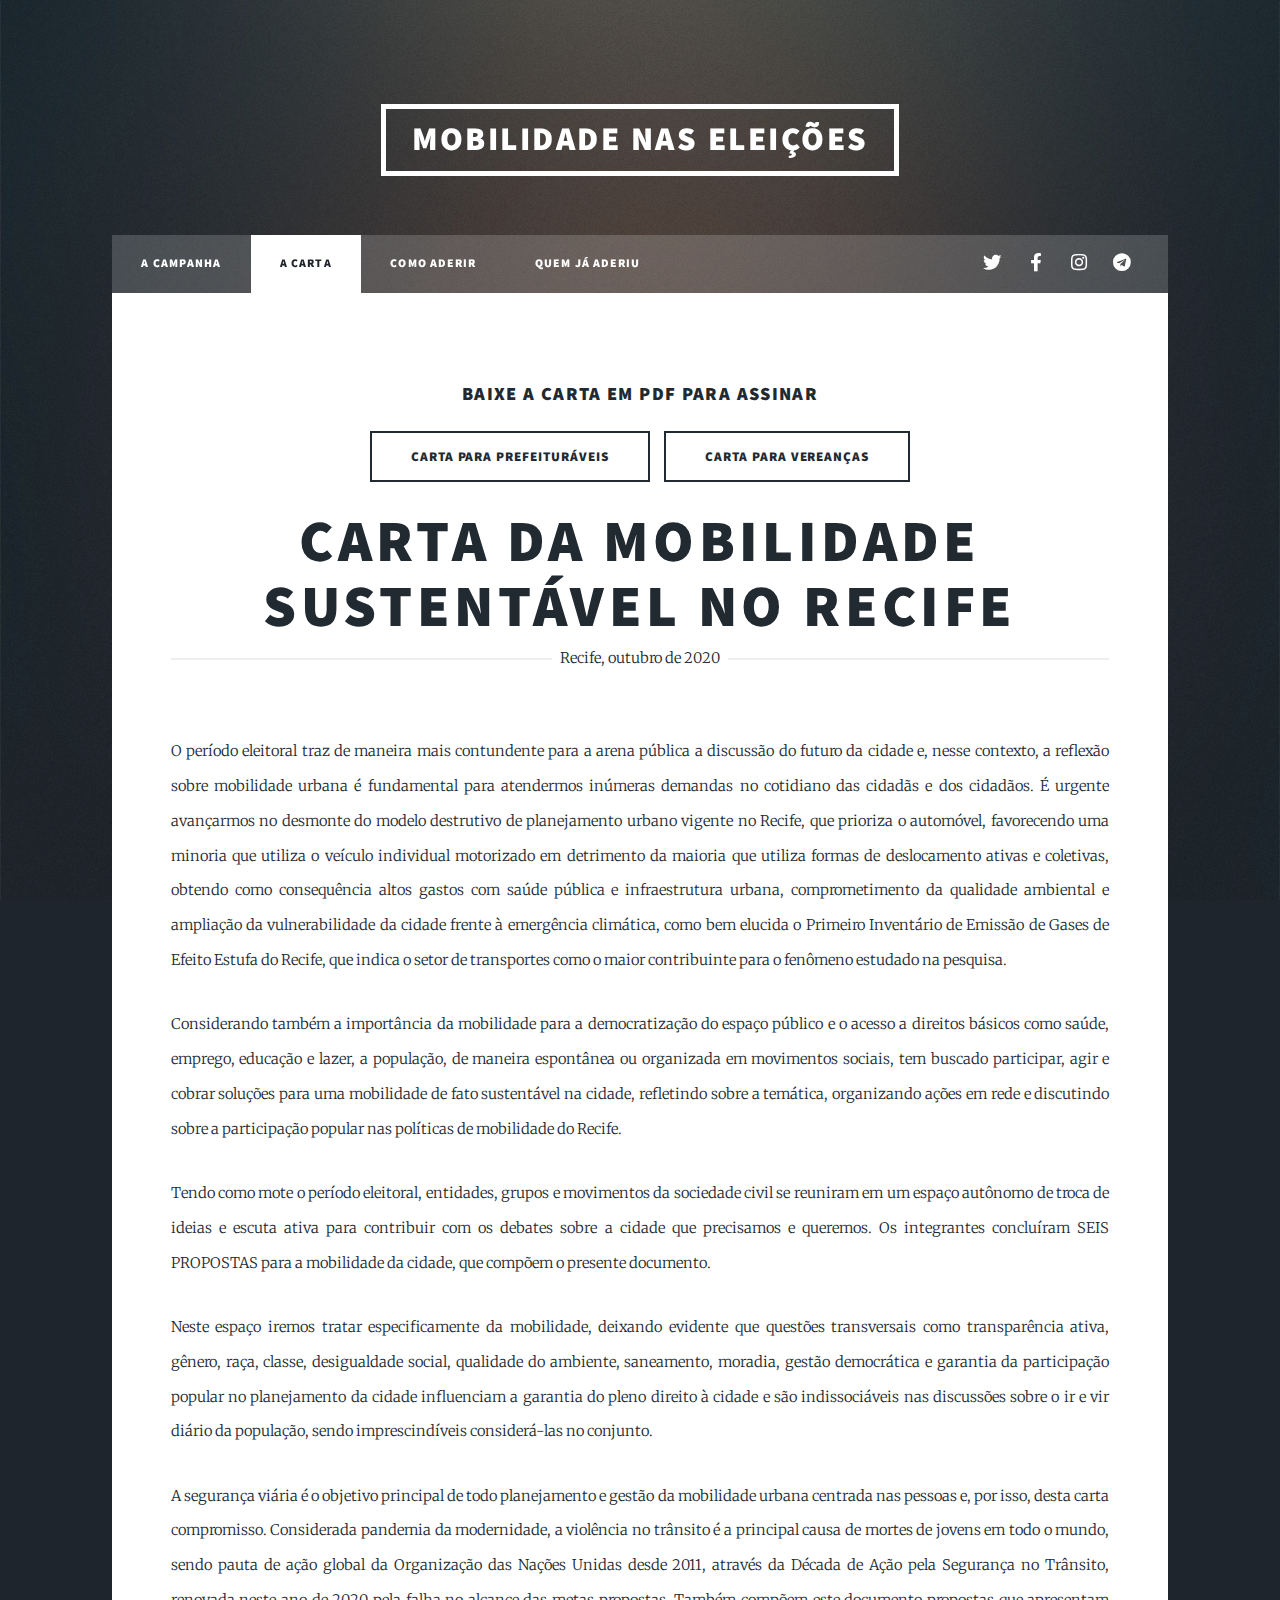
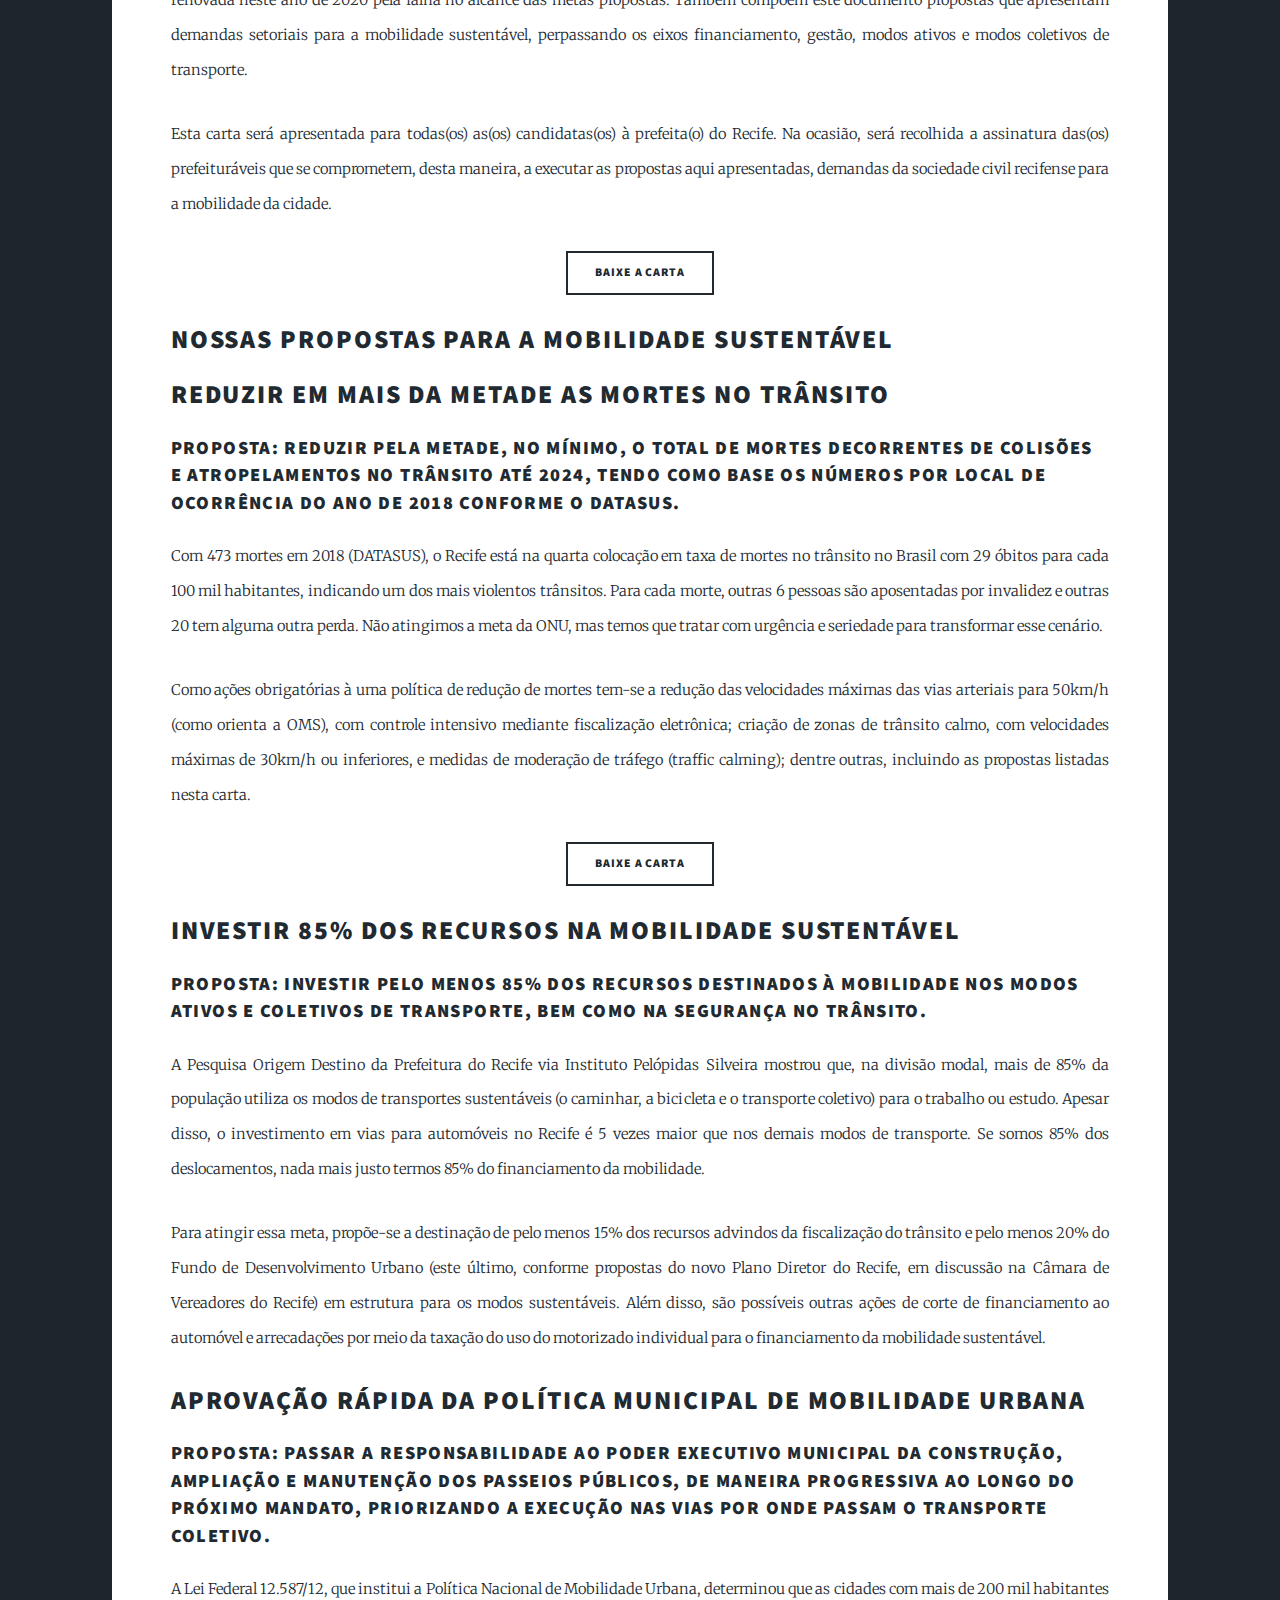
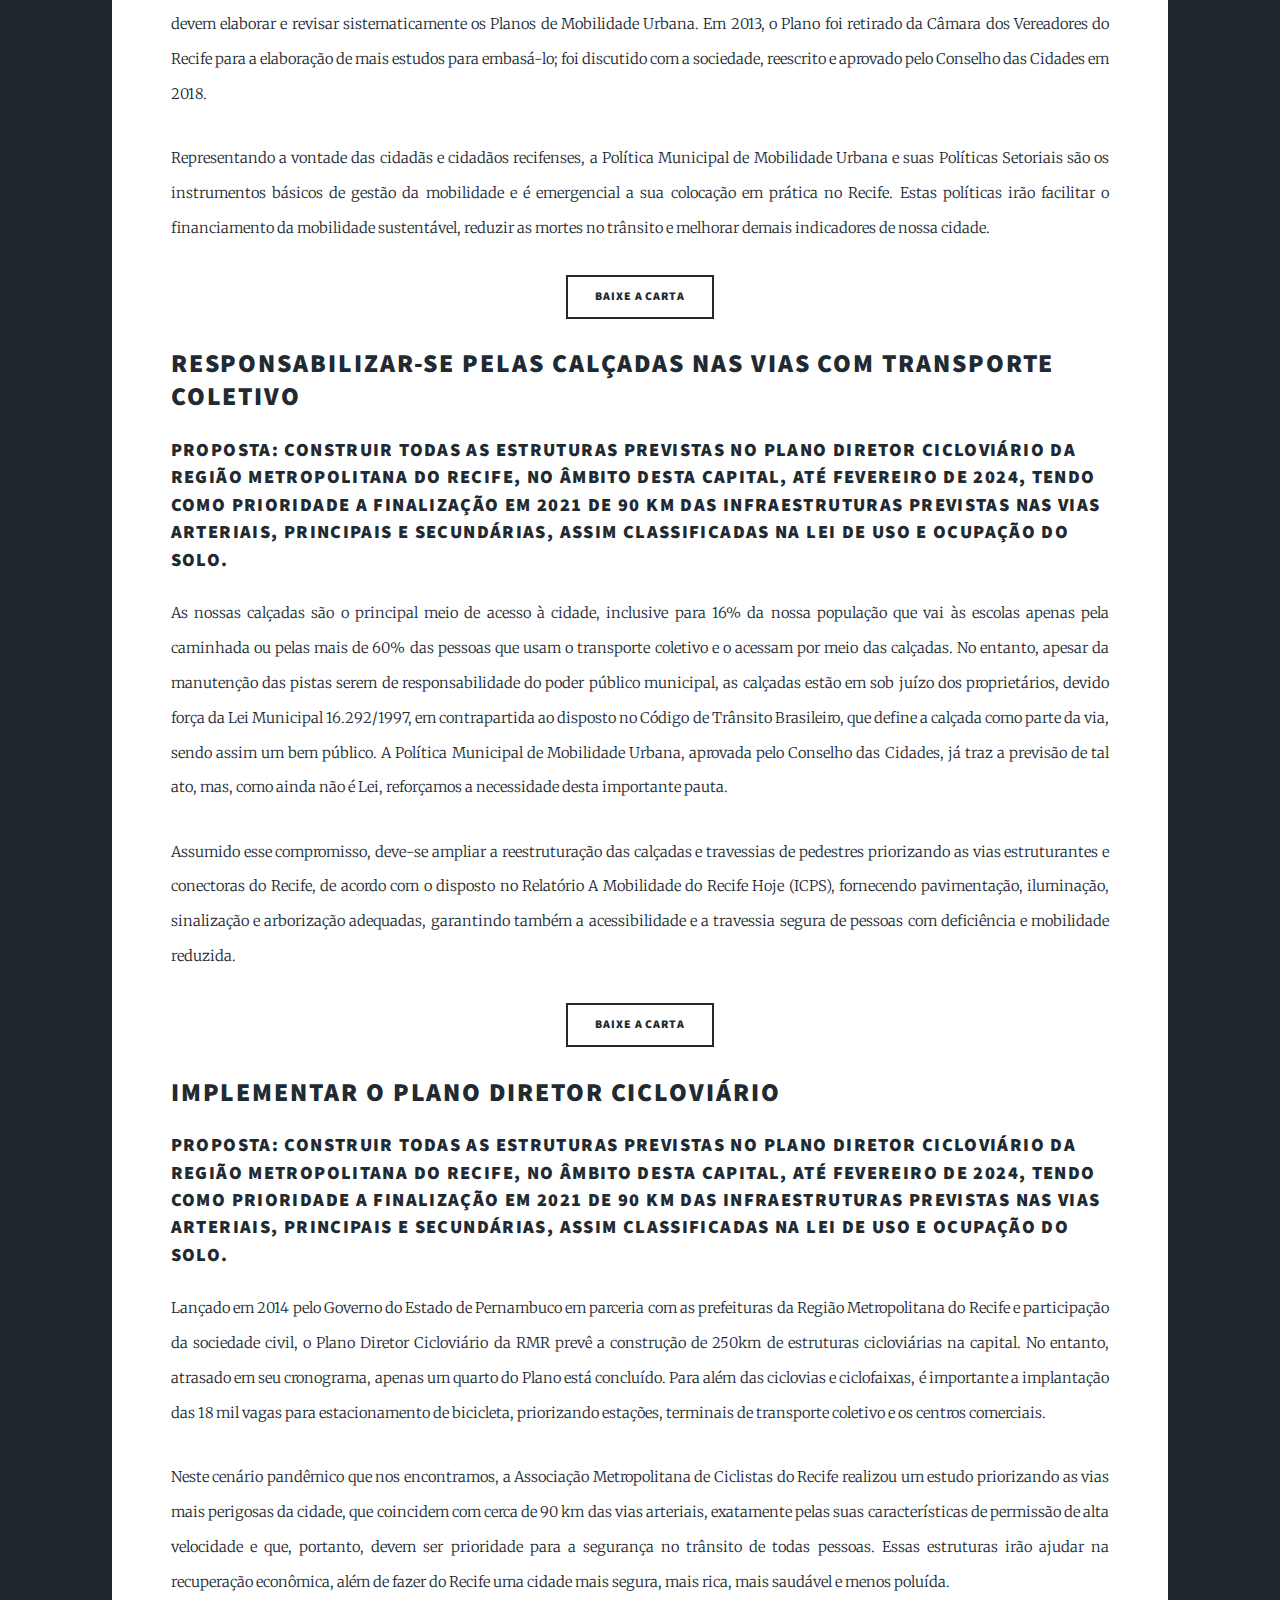
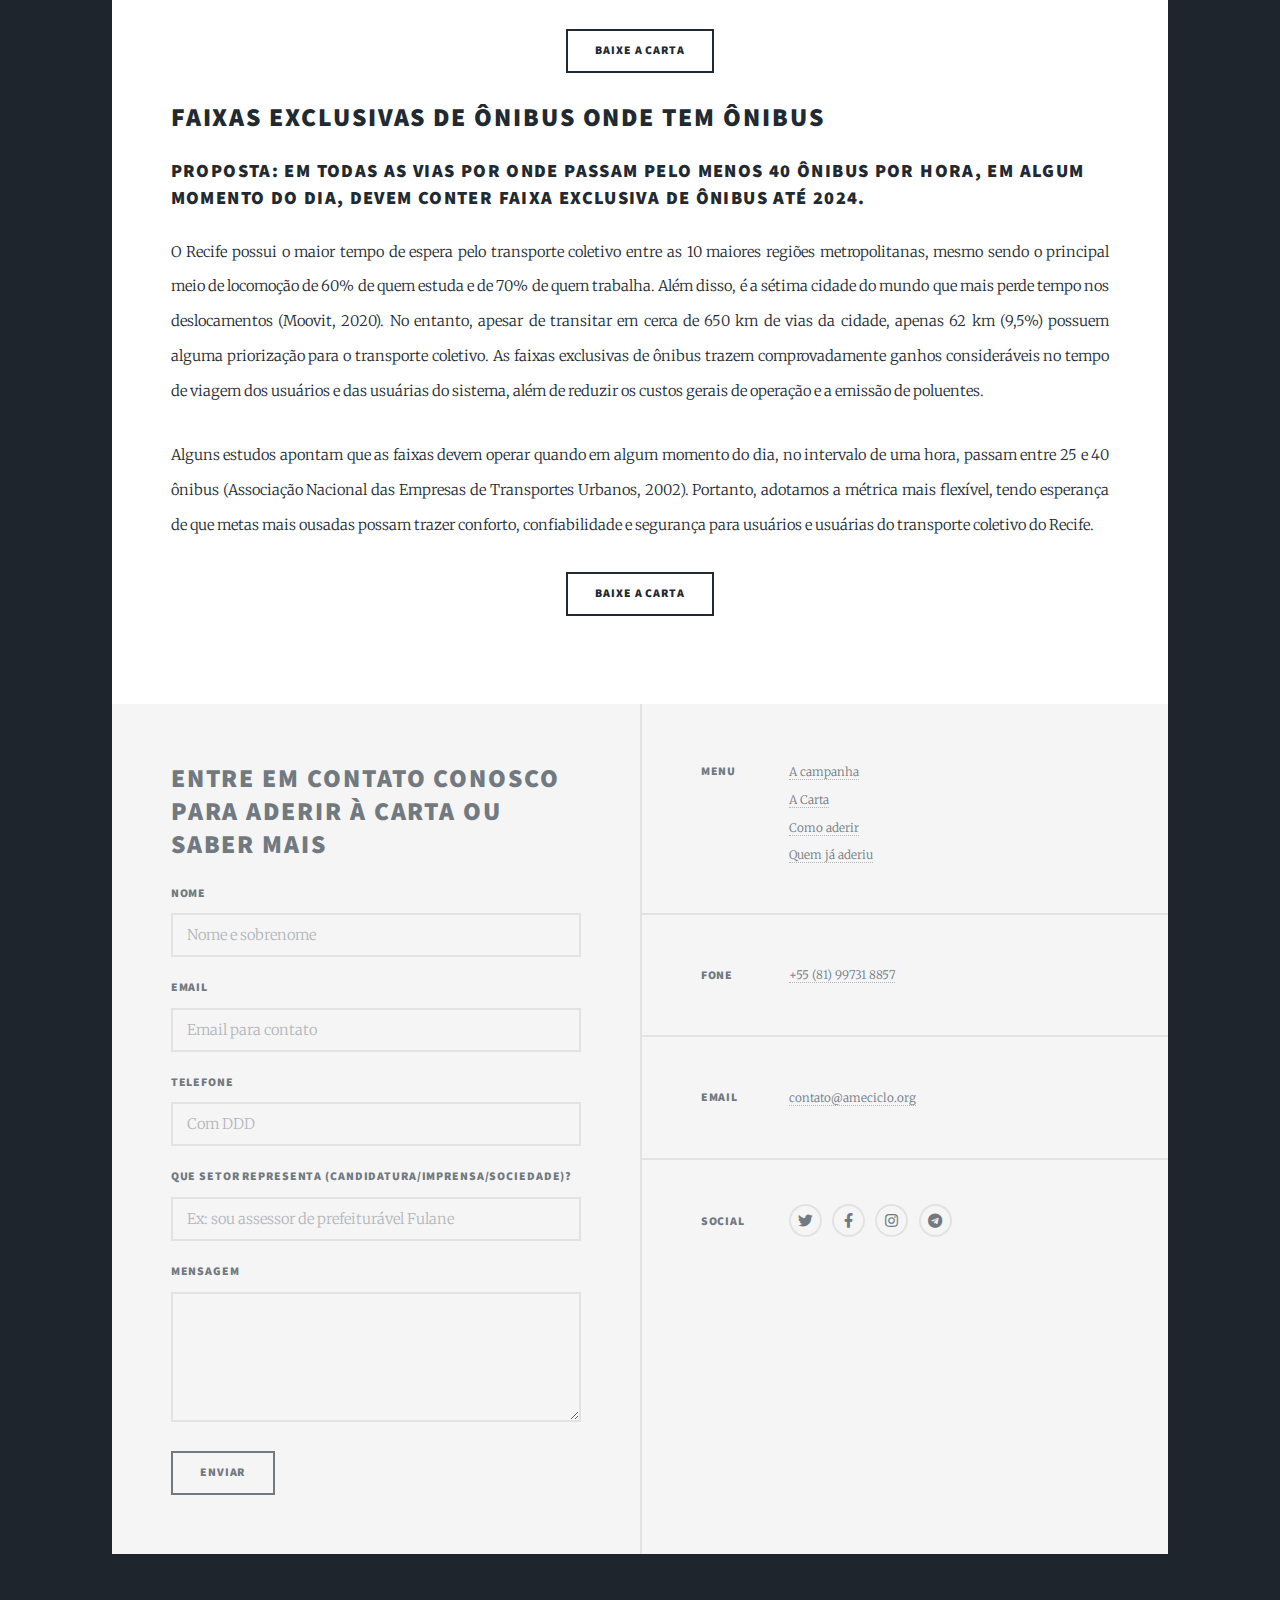
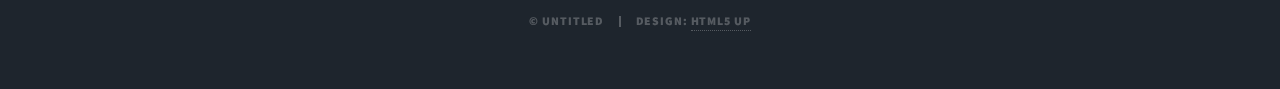
==== carta.html @ 7d64c699 "first commit" ====
<!DOCTYPE HTML>
<!--
	Massively by HTML5 UP
	html5up.net | @ajlkn
	Free for personal and commercial use under the CCA 3.0 license (html5up.net/license)
-->
<html>
	<head>
		<title>A Carta - Mobilidade Sustentável nas Eleições do Recife</title>
		<meta charset="utf-8" />
		<meta name="viewport" content="width=device-width, initial-scale=1, user-scalable=no" />
		<link rel="stylesheet" href="assets/css/main.css" />
		<noscript><link rel="stylesheet" href="assets/css/noscript.css" /></noscript>
	</head>
	<body class="is-preload">
	
				<button onclick="topFunction()" id="myBtn" title="Sobe" class="button icon solid solo fa-arrow-up"></button>


			<script src="assets/js/button.js"></script>


		<!-- Wrapper -->
			<div id="wrapper">

				<!-- Header -->
					<header id="header">
						<a href="index.html" class="logo">Mobilidade nas Eleições</a>
					</header>

				<!-- Nav -->
					<nav id="nav">
						<ul class="links">
							<li><a href="index.html">A campanha</a></li>
							<li class="active"><a href="carta.html">A Carta</a></li>							
							<li><a href="index.html#como-aderir">Como aderir</a></li>
							<li><a href="quem-aderiu.html">Quem já aderiu</a></li>					
						</ul>
						<ul class="icons">
							<li><a href="https://twitter.com/Ameciclo" class="icon brands alt fa-twitter"><span class="label">Twitter</span></a></li>
							<li><a href="https://www.facebook.com/AMEciclo" class="icon brands alt fa-facebook-f"><span class="label">Facebook</span></a></li>
							<li><a href="https://www.instagram.com/ameciclo/" class="icon brands alt fa-instagram"><span class="label">Instagram</span></a></li>
							<li><a href="https://t.me/s/ameciclo" class="icon brands alt fa-telegram"><span class="label">Telegram</span></a></li>
						</ul>
					</nav>


				<!-- Main -->
					<div id="main">

						<!-- Post -->
							<section class="post">
							<h3 style="text-align:center;">Baixe a carta em PDF para assinar</h3>
							<ul class="actions special">
								<li><a href="#" class="button large">Carta para prefeituráveis</a></li><li><a href="#" class="button large">Carta para vereanças</a></li>
							</ul>
								<header class="major">
									<h1>Carta da Mobilidade Sustentável no Recife</h1>
									<span class="date">Recife, outubro de 2020</span>
								</header>
								<p>O período eleitoral traz de maneira mais contundente para a arena pública a discussão do futuro da cidade e, nesse contexto, a reflexão sobre mobilidade urbana é fundamental para atendermos inúmeras demandas no cotidiano das cidadãs e dos cidadãos. É urgente avançarmos no desmonte do modelo destrutivo de planejamento urbano  vigente no Recife, que prioriza o automóvel, favorecendo uma minoria que utiliza o veículo individual motorizado em detrimento da maioria que utiliza formas de deslocamento ativas e coletivas, obtendo como consequência altos gastos com saúde pública e infraestrutura urbana, comprometimento da qualidade ambiental e ampliação da vulnerabilidade da cidade frente à emergência climática, como bem elucida o Primeiro Inventário de Emissão de Gases de Efeito Estufa do Recife, que indica o setor de transportes como o maior contribuinte para o fenômeno estudado na pesquisa. </p>
								<p>Considerando também a importância da mobilidade para a democratização do espaço público e o acesso a direitos básicos como saúde, emprego, educação e lazer, a população,  de maneira espontânea ou organizada em movimentos sociais, tem buscado participar, agir e cobrar soluções para uma mobilidade de fato sustentável na cidade, refletindo sobre a temática, organizando ações em rede e discutindo sobre a participação popular nas políticas de mobilidade do Recife. </p>
								<p>Tendo como mote o período eleitoral, entidades, grupos e movimentos da sociedade civil se reuniram em um espaço autônomo de troca de ideias e escuta ativa para contribuir com os debates sobre a cidade que precisamos e queremos. Os integrantes concluíram SEIS PROPOSTAS para a mobilidade da cidade, que compõem o presente documento.</p>
								<p>Neste espaço iremos tratar especificamente da mobilidade, deixando evidente que questões transversais como transparência ativa, gênero, raça, classe, desigualdade social, qualidade do ambiente, saneamento, moradia, gestão democrática e garantia da participação popular no planejamento da cidade influenciam a garantia do pleno direito à cidade e são indissociáveis nas discussões sobre o ir e vir diário da população, sendo imprescindíveis considerá-las no conjunto.</p>
								<p>A segurança viária é o objetivo principal de todo planejamento e gestão da mobilidade urbana centrada nas pessoas e, por isso, desta carta compromisso. Considerada pandemia da modernidade, a violência no trânsito é a principal causa de mortes de jovens em todo o mundo, sendo pauta de ação global da Organização das Nações Unidas desde 2011, através da Década de Ação pela Segurança no Trânsito, renovada neste ano de 2020 pela falha no alcance das metas propostas. Também compõem este documento propostas que apresentam demandas setoriais para a mobilidade sustentável, perpassando os eixos financiamento, gestão, modos ativos e modos coletivos de transporte.</p>
								<p>Esta carta será apresentada para todas(os) as(os) candidatas(os) à prefeita(o) do Recife. Na ocasião, será recolhida a assinatura das(os) prefeituráveis que se comprometem, desta maneira, a executar as propostas aqui apresentadas, demandas da sociedade civil recifense para a mobilidade da cidade.</p>
								<ul class="actions special">
									<li><a href="#main" class="button">Baixe a carta</a></li>
								</ul>
								<h2>Nossas propostas para a Mobilidade Sustentável</h2>
								<h2><a href="#">Reduzir em mais da metade as mortes no trânsito</a></h2>
								<h3>PROPOSTA: Reduzir pela metade, no mínimo, o total de mortes decorrentes de colisões e atropelamentos no trânsito até 2024, tendo como base os números por local de ocorrência do ano de 2018 conforme o DATASUS.</h3>
								<p>Com 473 mortes em 2018 (DATASUS), o Recife está na quarta colocação em taxa de mortes no trânsito no Brasil com 29 óbitos para cada 100 mil habitantes, indicando um dos mais violentos trânsitos. Para cada morte, outras 6 pessoas são aposentadas por invalidez e outras 20 tem alguma outra perda. Não atingimos a meta da ONU, mas temos que tratar com urgência e seriedade para transformar esse cenário.</p>
								<p>Como ações obrigatórias à uma política de redução de mortes tem-se a redução das velocidades máximas das vias arteriais para 50km/h (como orienta a OMS), com controle intensivo mediante fiscalização eletrônica; criação de zonas de trânsito calmo, com velocidades máximas de 30km/h ou inferiores, e medidas de moderação de tráfego (traffic calming); dentre outras, incluindo as propostas listadas nesta carta.</p>								
								<ul class="actions special">
									<li><a href="#main" class="button">Baixe a carta</a></li>
								</ul>
								<h2><a href="#">Investir 85% dos recursos na mobilidade sustentável</a></h2>
								<h3>PROPOSTA: Investir pelo menos 85% dos recursos destinados à mobilidade nos modos ativos e coletivos de transporte, bem como na segurança no trânsito.</h3>
								<p>A Pesquisa Origem Destino da Prefeitura do Recife via Instituto Pelópidas Silveira mostrou que, na divisão modal, mais de 85% da população utiliza os modos de transportes sustentáveis (o caminhar, a bicicleta e o transporte coletivo) para o trabalho ou estudo. Apesar disso, o investimento em vias para automóveis no Recife é 5 vezes maior que nos demais modos de transporte. Se somos 85% dos deslocamentos, nada mais justo termos 85% do financiamento da mobilidade.</p>
								<p>Para atingir essa meta, propõe-se a destinação de pelo menos 15% dos recursos advindos da fiscalização do trânsito e pelo menos 20% do Fundo de Desenvolvimento Urbano (este último, conforme propostas do novo Plano Diretor do Recife, em discussão na Câmara de Vereadores do Recife) em estrutura para os modos sustentáveis. Além disso, são possíveis outras ações de corte de financiamento ao automóvel e arrecadações por meio da taxação do uso do motorizado individual para o financiamento da mobilidade sustentável.</p>
								<h2><a href="#">Aprovação rápida da Política Municipal de Mobilidade Urbana</a></h2>
								<h3>PROPOSTA: Passar a responsabilidade ao Poder Executivo Municipal da construção, ampliação e manutenção dos passeios públicos, de maneira progressiva ao longo do próximo mandato, priorizando a execução nas vias por onde passam o transporte coletivo.</h3>
								<p>A Lei Federal 12.587/12, que institui a Política Nacional de Mobilidade Urbana, determinou que as cidades com mais de 200 mil habitantes devem elaborar e revisar sistematicamente os Planos de Mobilidade Urbana. Em 2013, o Plano foi retirado da Câmara dos Vereadores do Recife para a elaboração de mais estudos para embasá-lo; foi discutido com a sociedade, reescrito e aprovado pelo Conselho das Cidades em 2018.</p> 
								<p>Representando a vontade das cidadãs e cidadãos recifenses, a Política Municipal de Mobilidade Urbana e suas Políticas Setoriais são os instrumentos básicos de gestão da mobilidade e é emergencial a sua colocação em prática no Recife. Estas políticas irão facilitar o financiamento da mobilidade sustentável, reduzir as mortes no trânsito e melhorar demais indicadores de nossa cidade.</p>								
								<ul class="actions special">
									<li><a href="#main" class="button">Baixe a carta</a></li>
								</ul>
								<h2><a href="#">Responsabilizar-se pelas calçadas nas vias com transporte coletivo</a></h2>
								<h3>PROPOSTA: Construir todas as estruturas previstas no Plano Diretor Cicloviário da Região Metropolitana do Recife, no âmbito desta capital, até fevereiro de 2024, tendo como prioridade a finalização em 2021 de 90 km das infraestruturas previstas nas vias arteriais, principais e secundárias, assim classificadas na Lei de Uso e Ocupação do Solo.</h3>
								<p>As nossas calçadas são o principal meio de acesso à cidade, inclusive para 16% da nossa população que vai às escolas apenas pela caminhada ou pelas mais de 60% das pessoas que usam o transporte coletivo e o acessam por meio das calçadas. No entanto, apesar da manutenção das pistas serem de responsabilidade do poder público municipal, as calçadas estão em sob juízo dos proprietários, devido força da Lei Municipal 16.292/1997, em contrapartida ao disposto no Código de Trânsito Brasileiro, que define a calçada como parte da via, sendo assim um bem público. A Política Municipal de Mobilidade Urbana, aprovada pelo Conselho das Cidades, já traz a previsão de tal ato, mas, como ainda não é Lei, reforçamos a necessidade desta importante pauta.</p>
								<p>Assumido esse compromisso, deve-se ampliar a reestruturação das calçadas e travessias de pedestres priorizando as vias estruturantes e conectoras do Recife, de acordo com o disposto no Relatório A Mobilidade do Recife Hoje (ICPS), fornecendo pavimentação, iluminação, sinalização e arborização adequadas, garantindo também a acessibilidade e a travessia segura de pessoas com deficiência e mobilidade reduzida.</p>								
								<ul class="actions special">
									<li><a href="#main" class="button">Baixe a carta</a></li>
								</ul>
								<h2><a href="#">Implementar o Plano Diretor Cicloviário</a></h2>
								<h3>PROPOSTA: Construir todas as estruturas previstas no Plano Diretor Cicloviário da Região Metropolitana do Recife, no âmbito desta capital, até fevereiro de 2024, tendo como prioridade a finalização em 2021 de 90 km das infraestruturas previstas nas vias arteriais, principais e secundárias, assim classificadas na Lei de Uso e Ocupação do Solo.</h3>
								<p>Lançado em 2014 pelo Governo do Estado de Pernambuco em parceria com as prefeituras da Região Metropolitana do Recife e participação da sociedade civil, o Plano Diretor Cicloviário da RMR prevê a construção de 250km de estruturas cicloviárias na capital. No entanto, atrasado em seu cronograma, apenas um quarto do Plano está concluído. Para além das ciclovias e ciclofaixas, é importante a implantação das 18 mil vagas para estacionamento de bicicleta, priorizando estações, terminais de transporte coletivo e os centros comerciais.</p>
								<p>Neste cenário pandêmico que nos encontramos, a Associação Metropolitana de Ciclistas do Recife realizou um estudo priorizando as vias mais perigosas da cidade, que coincidem com cerca de 90 km das vias arteriais, exatamente pelas suas características de permissão de alta velocidade e que, portanto, devem ser prioridade para a segurança no trânsito de todas pessoas. Essas estruturas irão ajudar na recuperação econômica, além de fazer do Recife uma cidade mais segura,  mais rica, mais saudável e menos poluída.</p>
								<ul class="actions special">
									<li><a href="#main" class="button">Baixe a carta</a></li>
								</ul>
								<h2><a href="#">Faixas exclusivas de ônibus onde tem ônibus</a></h2>
								<h3>PROPOSTA: Em todas as vias por onde passam pelo menos 40 ônibus por hora, em algum momento do dia, devem conter faixa exclusiva de ônibus até 2024.</h3>									
								<p>O Recife possui o maior tempo de espera pelo transporte coletivo entre as 10 maiores regiões metropolitanas, mesmo sendo o principal meio de locomoção de 60% de quem estuda e de 70% de quem trabalha. Além disso, é a sétima cidade do mundo que mais perde tempo nos deslocamentos (Moovit, 2020). No entanto, apesar de transitar em cerca de 650 km de vias da cidade, apenas 62 km (9,5%) possuem alguma priorização para o transporte coletivo. As faixas exclusivas de ônibus trazem comprovadamente ganhos consideráveis no tempo de viagem dos usuários e das usuárias do sistema, além de reduzir os custos gerais de operação e a emissão de poluentes. </p>
								<p>Alguns estudos apontam que as faixas devem operar quando em algum momento do dia, no intervalo de uma hora, passam entre 25 e 40 ônibus (Associação Nacional das Empresas de Transportes Urbanos, 2002). Portanto, adotamos a métrica mais flexível, tendo esperança de que metas mais ousadas possam trazer conforto, confiabilidade e segurança para usuários e usuárias do transporte coletivo do Recife.</p>
								<ul class="actions special">
									<li><a href="#main" class="button">Baixe a carta</a></li>
								</ul>
							</section>

					</div>

				<!-- Footer -->
					<footer id="footer">
						<section>
						<h2>Entre em contato conosco para aderir à carta ou saber mais</h2>
							<form method="post" action="https://docs.google.com/forms/d/e/1FAIpQLScJpnr_6aUogIIF8kC7wNu8PKb0QuFcnKshW0jQEJsF-m7SBg/formResponse">
								<div class="fields">
									<div class="field">
										<label for="name">Nome</label>
										<input type="text" placeholder="Nome e sobrenome" name="entry.1437096509" id="name" />
									</div>
									<div class="field">
										<label for="email">Email</label>
										<input type="text" placeholder="Email para contato" name="entry.1590409258" id="email" />
									</div>
									<div class="field">
										<label for="phone">Telefone</label>
										<input type="text" placeholder="Com DDD" name="entry.1286778178" id="email" />
									</div>
									<div class="field">
										<label for="email">Que setor representa (candidatura/imprensa/sociedade)?</label>
										<input type="text" placeholder="Ex: sou assessor de prefeiturável Fulane" name="entry.1327921534" id="email" />
									</div>
									<div class="field">
										<label for="message">Mensagem</label>
										<textarea name="entry.1470266058" id="message" rows="3"></textarea>
									</div>
								</div>
								<ul class="actions">
									<li><input type="submit" value="Enviar" /></li>
								</ul>
							</form>
						</section>
						<section class="split contact">
							<section class="alt">
								<h3>MENU</h3>
								<p><a href="#header">A campanha</a><br>
								<a href="carta.html">A Carta</a><br>					
								<a href="#como-aderir">Como aderir</a><br>
								<a href="quem-aderiu.html">Quem já aderiu</a></p>	
							</section>
							<section>
								<h3>Fone</h3>
								<p><a href="https://api.whatsapp.com/send?phone=5581997318857&text=Oi%2C%20peguei%20seu%20n%C3%BAmero%20no%20site%20da%20Mobilidade%20Sustent%C3%A1vel%20nas%20elei%C3%A7%C3%B5es%20e%20queria%20falar%20contigo.">+55 (81) 99731 8857</a></p>
							</section>
							<section>
								<h3>Email</h3>
								<p><a href="mailto:contato@ameciclo.org">contato@ameciclo.org</a></p>
							</section>
							<section>
								<h3>Social</h3>
								<ul class="icons alt">
									<li><a href="https://twitter.com/Ameciclo" class="icon brands alt fa-twitter"><span class="label">Twitter</span></a></li>
									<li><a href="https://www.facebook.com/AMEciclo" class="icon brands alt fa-facebook-f"><span class="label">Facebook</span></a></li>
									<li><a href="https://www.instagram.com/ameciclo/" class="icon brands alt fa-instagram"><span class="label">Instagram</span></a></li>
									<li><a href="https://t.me/s/ameciclo" class="icon brands alt fa-telegram"><span class="label">Telegram</span></a></li>
								</ul>
							</section>
						</section>
					</footer>

				<!-- Copyright -->
					<div id="copyright">
						<ul><li>&copy; Untitled</li><li>Design: <a href="https://html5up.net">HTML5 UP</a></li></ul>
					</div>

			</div>

		<!-- Scripts -->
			<script src="assets/js/jquery.min.js"></script>
			<script src="assets/js/jquery.scrollex.min.js"></script>
			<script src="assets/js/jquery.scrolly.min.js"></script>
			<script src="assets/js/browser.min.js"></script>
			<script src="assets/js/breakpoints.min.js"></script>
			<script src="assets/js/util.js"></script>
			<script src="assets/js/main.js"></script>

	</body>
</html>
---- assets/css/main.css ----
@import url(fontawesome-all.min.css);
@import url("https://fonts.googleapis.com/css?family=Merriweather:300,700,300italic,700italic|Source+Sans+Pro:900");

/*
	Massively by HTML5 UP
	html5up.net | @ajlkn
	Free for personal and commercial use under the CCA 3.0 license (html5up.net/license)
*/

html, body, div, span, applet, object,
iframe, h1, h2, h3, h4, h5, h6, p, blockquote,
pre, a, abbr, acronym, address, big, cite,
code, del, dfn, em, img, ins, kbd, q, s, samp,
small, strike, strong, sub, sup, tt, var, b,
u, i, center, dl, dt, dd, ol, ul, li, fieldset,
form, label, legend, table, caption, tbody,
tfoot, thead, tr, th, td, article, aside,
canvas, details, embed, figure, figcaption,
footer, header, hgroup, menu, nav, output, ruby,
section, summary, time, mark, audio, video {
	margin: 0;
	padding: 0;
	border: 0;
	font-size: 100%;
	font: inherit;
	vertical-align: baseline;}

article, aside, details, figcaption, figure,
footer, header, hgroup, menu, nav, section {
	display: block;}

body {
	line-height: 1;
}

ol, ul {
	list-style: none;
}

blockquote, q {
	quotes: none;
}

	blockquote:before, blockquote:after, q:before, q:after {
		content: '';
		content: none;
	}

table {
	border-collapse: collapse;
	border-spacing: 0;
}

body {
	-webkit-text-size-adjust: none;
}

mark {
	background-color: transparent;
	color: inherit;
}

input::-moz-focus-inner {
	border: 0;
	padding: 0;
}

input, select, textarea {
	-moz-appearance: none;
	-webkit-appearance: none;
	-ms-appearance: none;
	appearance: none;
}

/* Basic */

	@-ms-viewport {
		width: device-width;
	}

	body {
		-ms-overflow-style: scrollbar;
	}

	@media screen and (max-width: 480px) {

		html, body {
			min-width: 320px;
		}

	}

	html {
		box-sizing: border-box;
	}

	*, *:before, *:after {
		box-sizing: inherit;
	}

	body {
		background-color: #1e252d;
	}

		body.is-preload *, body.is-preload *:before, body.is-preload *:after {
			-moz-animation: none !important;
			-webkit-animation: none !important;
			-ms-animation: none !important;
			animation: none !important;
			-moz-transition: none !important;
			-webkit-transition: none !important;
			-ms-transition: none !important;
			transition: none !important;
		}

/* Type */

	html {
		font-size: 16pt;
	}

		@media screen and (max-width: 1680px) {

			html {
				font-size: 12pt;
			}

		}

		@media screen and (max-width: 1280px) {

			html {
				font-size: 11pt;
			}

		}

		@media screen and (max-width: 360px) {

			html {
				font-size: 10pt;
			}

		}

	body {
		color: #212931;
	}

	body, input, select, textarea {
		font-family: "Merriweather", Georgia, serif;
		font-weight: 300;
		font-size: 1rem;
		line-height: 2.375;
	}

	a {
		-moz-transition: color 0.2s ease-in-out, background-color 0.2s ease-in-out, border-color 0.2s ease-in-out, box-shadow 0.2s ease-in-out;
		-webkit-transition: color 0.2s ease-in-out, background-color 0.2s ease-in-out, border-color 0.2s ease-in-out, box-shadow 0.2s ease-in-out;
		-ms-transition: color 0.2s ease-in-out, background-color 0.2s ease-in-out, border-color 0.2s ease-in-out, box-shadow 0.2s ease-in-out;
		transition: color 0.2s ease-in-out, background-color 0.2s ease-in-out, border-color 0.2s ease-in-out, box-shadow 0.2s ease-in-out;
		border-bottom: dotted 1px;
		text-decoration: none;
	}

		a:hover {
			border-bottom-color: transparent;
		}

	strong, b {
		font-weight: 600;
	}

	em, i {
		font-style: italic;
	}

	p {
		text-align: justify;
		margin: 0 0 2rem 0;
	}

	h1, h2, h3, h4, h5, h6 {
		font-family: "Source Sans Pro", Helvetica, sans-serif;
		font-weight: 900;
		line-height: 1.5;
		letter-spacing: 0.075em;
		text-transform: uppercase;
		margin: 0 0 1rem 0;
	}

		h1 a, h2 a, h3 a, h4 a, h5 a, h6 a {
			border-bottom: 0;
			color: inherit;
			text-decoration: none;
		}

	h1 {
		font-size: 4rem;
		line-height: 1.1;
		margin: 0 0 2rem 0;
	}

	h2 {
		font-size: 1.75rem;
		line-height: 1.3;
		margin: 0 0 1.5rem 0;
	}

	h3 {
		font-size: 1.25rem;
		margin: 0 0 1.5rem 0;
	}

	h4 {
		font-size: 1rem;
	}

	h5 {
		font-size: 0.9rem;
	}

	h6 {
		font-size: 0.8rem;
	}

	sub {
		font-size: 0.8rem;
		position: relative;
		top: 0.5rem;
	}

	sup {
		font-size: 0.8rem;
		position: relative;
		top: -0.5rem;
	}

	blockquote {
		border-left: solid 4px;
		font-style: italic;
		margin: 0 0 2rem 0;
		padding: 0.5rem 0 0.5rem 2rem;
	}

	code {
		border: solid 2px;
		font-family: "Courier New", monospace;
		font-size: 0.9rem;
		margin: 0 0.25rem;
		padding: 0.25rem 0.65rem;
	}

	pre {
		-webkit-overflow-scrolling: touch;
		font-family: "Courier New", monospace;
		font-size: 0.9rem;
		margin: 0 0 2rem 0;
	}

		pre code {
			display: block;
			line-height: 1.75;
			padding: 1rem 1.5rem;
			overflow-x: auto;
		}

	hr {
		border: 0;
		border-bottom: solid 2px;
		margin: 3rem 0;
	}

		hr.major {
			margin: 5rem 0;
		}

	.align-left {
		text-align: left;
	}

	.align-center {
		text-align: center;
	}

	.align-right {
		text-align: right;
	}

	input, select, textarea {
		color: #212931;
	}

	a {
		color: #212931;
		border-bottom-color: rgba(33, 41, 49, 0.5);
	}

		a:hover {
			border-bottom-color: transparent;
			color: #18bfef !important;
		}

	strong, b {
		color: #212931;
	}

	h1, h2, h3, h4, h5, h6 {
		color: #212931;
	}

	blockquote {
		border-left-color: #eeeeee;
	}

	code {
		background: rgba(220, 220, 220, 0.25);
		border-color: #eeeeee;
	}

	hr {
		border-bottom-color: #eeeeee;
	}

/* Row */

	.row {
		display: flex;
		flex-wrap: wrap;
		box-sizing: border-box;
		align-items: stretch;
	}

		.row > * {
			box-sizing: border-box;
		}

		.row.gtr-uniform > * > :last-child {
			margin-bottom: 0;
		}

		.row.aln-left {
			justify-content: flex-start;
		}

		.row.aln-center {
			justify-content: center;
		}

		.row.aln-right {
			justify-content: flex-end;
		}

		.row.aln-top {
			align-items: flex-start;
		}

		.row.aln-middle {
			align-items: center;
		}

		.row.aln-bottom {
			align-items: flex-end;
		}

		.row > .imp {
			order: -1;
		}

		.row > .col-1 {
			width: 8.33333%;
		}

		.row > .off-1 {
			margin-left: 8.33333%;
		}

		.row > .col-2 {
			width: 16.66667%;
		}

		.row > .off-2 {
			margin-left: 16.66667%;
		}

		.row > .col-3 {
			width: 25%;
		}

		.row > .off-3 {
			margin-left: 25%;
		}

		.row > .col-4 {
			width: 33.33333%;
		}

		.row > .off-4 {
			margin-left: 33.33333%;
		}

		.row > .col-5 {
			width: 41.66667%;
		}

		.row > .off-5 {
			margin-left: 41.66667%;
		}

		.row > .col-6 {
			width: 50%;
		}

		.row > .off-6 {
			margin-left: 50%;
		}

		.row > .col-7 {
			width: 58.33333%;
		}

		.row > .off-7 {
			margin-left: 58.33333%;
		}

		.row > .col-8 {
			width: 66.66667%;
		}

		.row > .off-8 {
			margin-left: 66.66667%;
		}

		.row > .col-9 {
			width: 75%;
		}

		.row > .off-9 {
			margin-left: 75%;
		}

		.row > .col-10 {
			width: 83.33333%;
		}

		.row > .off-10 {
			margin-left: 83.33333%;
		}

		.row > .col-11 {
			width: 91.66667%;
		}

		.row > .off-11 {
			margin-left: 91.66667%;
		}

		.row > .col-12 {
			width: 100%;
		}

		.row > .off-12 {
			margin-left: 100%;
		}

		.row.gtr-0 {
			margin-top: 0;
			margin-left: 0rem;
		}

			.row.gtr-0 > * {
				padding: 0 0 0 0rem;
			}

			.row.gtr-0.gtr-uniform {
				margin-top: 0rem;
			}

				.row.gtr-0.gtr-uniform > * {
					padding-top: 0rem;
				}

		.row.gtr-25 {
			margin-top: 0;
			margin-left: -0.375rem;
		}

			.row.gtr-25 > * {
				padding: 0 0 0 0.375rem;
			}

			.row.gtr-25.gtr-uniform {
				margin-top: -0.375rem;
			}

				.row.gtr-25.gtr-uniform > * {
					padding-top: 0.375rem;
				}

		.row.gtr-50 {
			margin-top: 0;
			margin-left: -0.75rem;
		}

			.row.gtr-50 > * {
				padding: 0 0 0 0.75rem;
			}

			.row.gtr-50.gtr-uniform {
				margin-top: -0.75rem;
			}

				.row.gtr-50.gtr-uniform > * {
					padding-top: 0.75rem;
				}

		.row {
			margin-top: 0;
			margin-left: -1.5rem;
		}

			.row > * {
				padding: 0 0 0 1.5rem;
			}

			.row.gtr-uniform {
				margin-top: -1.5rem;
			}

				.row.gtr-uniform > * {
					padding-top: 1.5rem;
				}

		.row.gtr-150 {
			margin-top: 0;
			margin-left: -2.25rem;
		}

			.row.gtr-150 > * {
				padding: 0 0 0 2.25rem;
			}

			.row.gtr-150.gtr-uniform {
				margin-top: -2.25rem;
			}

				.row.gtr-150.gtr-uniform > * {
					padding-top: 2.25rem;
				}

		.row.gtr-200 {
			margin-top: 0;
			margin-left: -3rem;
		}

			.row.gtr-200 > * {
				padding: 0 0 0 3rem;
			}

			.row.gtr-200.gtr-uniform {
				margin-top: -3rem;
			}

				.row.gtr-200.gtr-uniform > * {
					padding-top: 3rem;
				}

		@media screen and (max-width: 1680px) {

			.row {
				display: flex;
				flex-wrap: wrap;
				box-sizing: border-box;
				align-items: stretch;
			}

				.row > * {
					box-sizing: border-box;
				}

				.row.gtr-uniform > * > :last-child {
					margin-bottom: 0;
				}

				.row.aln-left {
					justify-content: flex-start;
				}

				.row.aln-center {
					justify-content: center;
				}

				.row.aln-right {
					justify-content: flex-end;
				}

				.row.aln-top {
					align-items: flex-start;
				}

				.row.aln-middle {
					align-items: center;
				}

				.row.aln-bottom {
					align-items: flex-end;
				}

				.row > .imp-xlarge {
					order: -1;
				}

				.row > .col-1-xlarge {
					width: 8.33333%;
				}

				.row > .off-1-xlarge {
					margin-left: 8.33333%;
				}

				.row > .col-2-xlarge {
					width: 16.66667%;
				}

				.row > .off-2-xlarge {
					margin-left: 16.66667%;
				}

				.row > .col-3-xlarge {
					width: 25%;
				}

				.row > .off-3-xlarge {
					margin-left: 25%;
				}

				.row > .col-4-xlarge {
					width: 33.33333%;
				}

				.row > .off-4-xlarge {
					margin-left: 33.33333%;
				}

				.row > .col-5-xlarge {
					width: 41.66667%;
				}

				.row > .off-5-xlarge {
					margin-left: 41.66667%;
				}

				.row > .col-6-xlarge {
					width: 50%;
				}

				.row > .off-6-xlarge {
					margin-left: 50%;
				}

				.row > .col-7-xlarge {
					width: 58.33333%;
				}

				.row > .off-7-xlarge {
					margin-left: 58.33333%;
				}

				.row > .col-8-xlarge {
					width: 66.66667%;
				}

				.row > .off-8-xlarge {
					margin-left: 66.66667%;
				}

				.row > .col-9-xlarge {
					width: 75%;
				}

				.row > .off-9-xlarge {
					margin-left: 75%;
				}

				.row > .col-10-xlarge {
					width: 83.33333%;
				}

				.row > .off-10-xlarge {
					margin-left: 83.33333%;
				}

				.row > .col-11-xlarge {
					width: 91.66667%;
				}

				.row > .off-11-xlarge {
					margin-left: 91.66667%;
				}

				.row > .col-12-xlarge {
					width: 100%;
				}

				.row > .off-12-xlarge {
					margin-left: 100%;
				}

				.row.gtr-0 {
					margin-top: 0;
					margin-left: 0rem;
				}

					.row.gtr-0 > * {
						padding: 0 0 0 0rem;
					}

					.row.gtr-0.gtr-uniform {
						margin-top: 0rem;
					}

						.row.gtr-0.gtr-uniform > * {
							padding-top: 0rem;
						}

				.row.gtr-25 {
					margin-top: 0;
					margin-left: -0.375rem;
				}

					.row.gtr-25 > * {
						padding: 0 0 0 0.375rem;
					}

					.row.gtr-25.gtr-uniform {
						margin-top: -0.375rem;
					}

						.row.gtr-25.gtr-uniform > * {
							padding-top: 0.375rem;
						}

				.row.gtr-50 {
					margin-top: 0;
					margin-left: -0.75rem;
				}

					.row.gtr-50 > * {
						padding: 0 0 0 0.75rem;
					}

					.row.gtr-50.gtr-uniform {
						margin-top: -0.75rem;
					}

						.row.gtr-50.gtr-uniform > * {
							padding-top: 0.75rem;
						}

				.row {
					margin-top: 0;
					margin-left: -1.5rem;
				}

					.row > * {
						padding: 0 0 0 1.5rem;
					}

					.row.gtr-uniform {
						margin-top: -1.5rem;
					}

						.row.gtr-uniform > * {
							padding-top: 1.5rem;
						}

				.row.gtr-150 {
					margin-top: 0;
					margin-left: -2.25rem;
				}

					.row.gtr-150 > * {
						padding: 0 0 0 2.25rem;
					}

					.row.gtr-150.gtr-uniform {
						margin-top: -2.25rem;
					}

						.row.gtr-150.gtr-uniform > * {
							padding-top: 2.25rem;
						}

				.row.gtr-200 {
					margin-top: 0;
					margin-left: -3rem;
				}

					.row.gtr-200 > * {
						padding: 0 0 0 3rem;
					}

					.row.gtr-200.gtr-uniform {
						margin-top: -3rem;
					}

						.row.gtr-200.gtr-uniform > * {
							padding-top: 3rem;
						}

		}

		@media screen and (max-width: 1280px) {

			.row {
				display: flex;
				flex-wrap: wrap;
				box-sizing: border-box;
				align-items: stretch;
			}

				.row > * {
					box-sizing: border-box;
				}

				.row.gtr-uniform > * > :last-child {
					margin-bottom: 0;
				}

				.row.aln-left {
					justify-content: flex-start;
				}

				.row.aln-center {
					justify-content: center;
				}

				.row.aln-right {
					justify-content: flex-end;
				}

				.row.aln-top {
					align-items: flex-start;
				}

				.row.aln-middle {
					align-items: center;
				}

				.row.aln-bottom {
					align-items: flex-end;
				}

				.row > .imp-large {
					order: -1;
				}

				.row > .col-1-large {
					width: 8.33333%;
				}

				.row > .off-1-large {
					margin-left: 8.33333%;
				}

				.row > .col-2-large {
					width: 16.66667%;
				}

				.row > .off-2-large {
					margin-left: 16.66667%;
				}

				.row > .col-3-large {
					width: 25%;
				}

				.row > .off-3-large {
					margin-left: 25%;
				}

				.row > .col-4-large {
					width: 33.33333%;
				}

				.row > .off-4-large {
					margin-left: 33.33333%;
				}

				.row > .col-5-large {
					width: 41.66667%;
				}

				.row > .off-5-large {
					margin-left: 41.66667%;
				}

				.row > .col-6-large {
					width: 50%;
				}

				.row > .off-6-large {
					margin-left: 50%;
				}

				.row > .col-7-large {
					width: 58.33333%;
				}

				.row > .off-7-large {
					margin-left: 58.33333%;
				}

				.row > .col-8-large {
					width: 66.66667%;
				}

				.row > .off-8-large {
					margin-left: 66.66667%;
				}

				.row > .col-9-large {
					width: 75%;
				}

				.row > .off-9-large {
					margin-left: 75%;
				}

				.row > .col-10-large {
					width: 83.33333%;
				}

				.row > .off-10-large {
					margin-left: 83.33333%;
				}

				.row > .col-11-large {
					width: 91.66667%;
				}

				.row > .off-11-large {
					margin-left: 91.66667%;
				}

				.row > .col-12-large {
					width: 100%;
				}

				.row > .off-12-large {
					margin-left: 100%;
				}

				.row.gtr-0 {
					margin-top: 0;
					margin-left: 0rem;
				}

					.row.gtr-0 > * {
						padding: 0 0 0 0rem;
					}

					.row.gtr-0.gtr-uniform {
						margin-top: 0rem;
					}

						.row.gtr-0.gtr-uniform > * {
							padding-top: 0rem;
						}

				.row.gtr-25 {
					margin-top: 0;
					margin-left: -0.375rem;
				}

					.row.gtr-25 > * {
						padding: 0 0 0 0.375rem;
					}

					.row.gtr-25.gtr-uniform {
						margin-top: -0.375rem;
					}

						.row.gtr-25.gtr-uniform > * {
							padding-top: 0.375rem;
						}

				.row.gtr-50 {
					margin-top: 0;
					margin-left: -0.75rem;
				}

					.row.gtr-50 > * {
						padding: 0 0 0 0.75rem;
					}

					.row.gtr-50.gtr-uniform {
						margin-top: -0.75rem;
					}

						.row.gtr-50.gtr-uniform > * {
							padding-top: 0.75rem;
						}

				.row {
					margin-top: 0;
					margin-left: -1.5rem;
				}

					.row > * {
						padding: 0 0 0 1.5rem;
					}

					.row.gtr-uniform {
						margin-top: -1.5rem;
					}

						.row.gtr-uniform > * {
							padding-top: 1.5rem;
						}

				.row.gtr-150 {
					margin-top: 0;
					margin-left: -2.25rem;
				}

					.row.gtr-150 > * {
						padding: 0 0 0 2.25rem;
					}

					.row.gtr-150.gtr-uniform {
						margin-top: -2.25rem;
					}

						.row.gtr-150.gtr-uniform > * {
							padding-top: 2.25rem;
						}

				.row.gtr-200 {
					margin-top: 0;
					margin-left: -3rem;
				}

					.row.gtr-200 > * {
						padding: 0 0 0 3rem;
					}

					.row.gtr-200.gtr-uniform {
						margin-top: -3rem;
					}

						.row.gtr-200.gtr-uniform > * {
							padding-top: 3rem;
						}

		}

		@media screen and (max-width: 980px) {

			.row {
				display: flex;
				flex-wrap: wrap;
				box-sizing: border-box;
				align-items: stretch;
			}

				.row > * {
					box-sizing: border-box;
				}

				.row.gtr-uniform > * > :last-child {
					margin-bottom: 0;
				}

				.row.aln-left {
					justify-content: flex-start;
				}

				.row.aln-center {
					justify-content: center;
				}

				.row.aln-right {
					justify-content: flex-end;
				}

				.row.aln-top {
					align-items: flex-start;
				}

				.row.aln-middle {
					align-items: center;
				}

				.row.aln-bottom {
					align-items: flex-end;
				}

				.row > .imp-medium {
					order: -1;
				}

				.row > .col-1-medium {
					width: 8.33333%;
				}

				.row > .off-1-medium {
					margin-left: 8.33333%;
				}

				.row > .col-2-medium {
					width: 16.66667%;
				}

				.row > .off-2-medium {
					margin-left: 16.66667%;
				}

				.row > .col-3-medium {
					width: 25%;
				}

				.row > .off-3-medium {
					margin-left: 25%;
				}

				.row > .col-4-medium {
					width: 33.33333%;
				}

				.row > .off-4-medium {
					margin-left: 33.33333%;
				}

				.row > .col-5-medium {
					width: 41.66667%;
				}

				.row > .off-5-medium {
					margin-left: 41.66667%;
				}

				.row > .col-6-medium {
					width: 50%;
				}

				.row > .off-6-medium {
					margin-left: 50%;
				}

				.row > .col-7-medium {
					width: 58.33333%;
				}

				.row > .off-7-medium {
					margin-left: 58.33333%;
				}

				.row > .col-8-medium {
					width: 66.66667%;
				}

				.row > .off-8-medium {
					margin-left: 66.66667%;
				}

				.row > .col-9-medium {
					width: 75%;
				}

				.row > .off-9-medium {
					margin-left: 75%;
				}

				.row > .col-10-medium {
					width: 83.33333%;
				}

				.row > .off-10-medium {
					margin-left: 83.33333%;
				}

				.row > .col-11-medium {
					width: 91.66667%;
				}

				.row > .off-11-medium {
					margin-left: 91.66667%;
				}

				.row > .col-12-medium {
					width: 100%;
				}

				.row > .off-12-medium {
					margin-left: 100%;
				}

				.row.gtr-0 {
					margin-top: 0;
					margin-left: 0rem;
				}

					.row.gtr-0 > * {
						padding: 0 0 0 0rem;
					}

					.row.gtr-0.gtr-uniform {
						margin-top: 0rem;
					}

						.row.gtr-0.gtr-uniform > * {
							padding-top: 0rem;
						}

				.row.gtr-25 {
					margin-top: 0;
					margin-left: -0.375rem;
				}

					.row.gtr-25 > * {
						padding: 0 0 0 0.375rem;
					}

					.row.gtr-25.gtr-uniform {
						margin-top: -0.375rem;
					}

						.row.gtr-25.gtr-uniform > * {
							padding-top: 0.375rem;
						}

				.row.gtr-50 {
					margin-top: 0;
					margin-left: -0.75rem;
				}

					.row.gtr-50 > * {
						padding: 0 0 0 0.75rem;
					}

					.row.gtr-50.gtr-uniform {
						margin-top: -0.75rem;
					}

						.row.gtr-50.gtr-uniform > * {
							padding-top: 0.75rem;
						}

				.row {
					margin-top: 0;
					margin-left: -1.5rem;
				}

					.row > * {
						padding: 0 0 0 1.5rem;
					}

					.row.gtr-uniform {
						margin-top: -1.5rem;
					}

						.row.gtr-uniform > * {
							padding-top: 1.5rem;
						}

				.row.gtr-150 {
					margin-top: 0;
					margin-left: -2.25rem;
				}

					.row.gtr-150 > * {
						padding: 0 0 0 2.25rem;
					}

					.row.gtr-150.gtr-uniform {
						margin-top: -2.25rem;
					}

						.row.gtr-150.gtr-uniform > * {
							padding-top: 2.25rem;
						}

				.row.gtr-200 {
					margin-top: 0;
					margin-left: -3rem;
				}

					.row.gtr-200 > * {
						padding: 0 0 0 3rem;
					}

					.row.gtr-200.gtr-uniform {
						margin-top: -3rem;
					}

						.row.gtr-200.gtr-uniform > * {
							padding-top: 3rem;
						}

		}

		@media screen and (max-width: 736px) {

			.row {
				display: flex;
				flex-wrap: wrap;
				box-sizing: border-box;
				align-items: stretch;
			}

				.row > * {
					box-sizing: border-box;
				}

				.row.gtr-uniform > * > :last-child {
					margin-bottom: 0;
				}

				.row.aln-left {
					justify-content: flex-start;
				}

				.row.aln-center {
					justify-content: center;
				}

				.row.aln-right {
					justify-content: flex-end;
				}

				.row.aln-top {
					align-items: flex-start;
				}

				.row.aln-middle {
					align-items: center;
				}

				.row.aln-bottom {
					align-items: flex-end;
				}

				.row > .imp-small {
					order: -1;
				}

				.row > .col-1-small {
					width: 8.33333%;
				}

				.row > .off-1-small {
					margin-left: 8.33333%;
				}

				.row > .col-2-small {
					width: 16.66667%;
				}

				.row > .off-2-small {
					margin-left: 16.66667%;
				}

				.row > .col-3-small {
					width: 25%;
				}

				.row > .off-3-small {
					margin-left: 25%;
				}

				.row > .col-4-small {
					width: 33.33333%;
				}

				.row > .off-4-small {
					margin-left: 33.33333%;
				}

				.row > .col-5-small {
					width: 41.66667%;
				}

				.row > .off-5-small {
					margin-left: 41.66667%;
				}

				.row > .col-6-small {
					width: 50%;
				}

				.row > .off-6-small {
					margin-left: 50%;
				}

				.row > .col-7-small {
					width: 58.33333%;
				}

				.row > .off-7-small {
					margin-left: 58.33333%;
				}

				.row > .col-8-small {
					width: 66.66667%;
				}

				.row > .off-8-small {
					margin-left: 66.66667%;
				}

				.row > .col-9-small {
					width: 75%;
				}

				.row > .off-9-small {
					margin-left: 75%;
				}

				.row > .col-10-small {
					width: 83.33333%;
				}

				.row > .off-10-small {
					margin-left: 83.33333%;
				}

				.row > .col-11-small {
					width: 91.66667%;
				}

				.row > .off-11-small {
					margin-left: 91.66667%;
				}

				.row > .col-12-small {
					width: 100%;
				}

				.row > .off-12-small {
					margin-left: 100%;
				}

				.row.gtr-0 {
					margin-top: 0;
					margin-left: 0rem;
				}

					.row.gtr-0 > * {
						padding: 0 0 0 0rem;
					}

					.row.gtr-0.gtr-uniform {
						margin-top: 0rem;
					}

						.row.gtr-0.gtr-uniform > * {
							padding-top: 0rem;
						}

				.row.gtr-25 {
					margin-top: 0;
					margin-left: -0.375rem;
				}

					.row.gtr-25 > * {
						padding: 0 0 0 0.375rem;
					}

					.row.gtr-25.gtr-uniform {
						margin-top: -0.375rem;
					}

						.row.gtr-25.gtr-uniform > * {
							padding-top: 0.375rem;
						}

				.row.gtr-50 {
					margin-top: 0;
					margin-left: -0.75rem;
				}

					.row.gtr-50 > * {
						padding: 0 0 0 0.75rem;
					}

					.row.gtr-50.gtr-uniform {
						margin-top: -0.75rem;
					}

						.row.gtr-50.gtr-uniform > * {
							padding-top: 0.75rem;
						}

				.row {
					margin-top: 0;
					margin-left: -1.5rem;
				}

					.row > * {
						padding: 0 0 0 1.5rem;
					}

					.row.gtr-uniform {
						margin-top: -1.5rem;
					}

						.row.gtr-uniform > * {
							padding-top: 1.5rem;
						}

				.row.gtr-150 {
					margin-top: 0;
					margin-left: -2.25rem;
				}

					.row.gtr-150 > * {
						padding: 0 0 0 2.25rem;
					}

					.row.gtr-150.gtr-uniform {
						margin-top: -2.25rem;
					}

						.row.gtr-150.gtr-uniform > * {
							padding-top: 2.25rem;
						}

				.row.gtr-200 {
					margin-top: 0;
					margin-left: -3rem;
				}

					.row.gtr-200 > * {
						padding: 0 0 0 3rem;
					}

					.row.gtr-200.gtr-uniform {
						margin-top: -3rem;
					}

						.row.gtr-200.gtr-uniform > * {
							padding-top: 3rem;
						}

		}

		@media screen and (max-width: 480px) {

			.row {
				display: flex;
				flex-wrap: wrap;
				box-sizing: border-box;
				align-items: stretch;
			}

				.row > * {
					box-sizing: border-box;
				}

				.row.gtr-uniform > * > :last-child {
					margin-bottom: 0;
				}

				.row.aln-left {
					justify-content: flex-start;
				}

				.row.aln-center {
					justify-content: center;
				}

				.row.aln-right {
					justify-content: flex-end;
				}

				.row.aln-top {
					align-items: flex-start;
				}

				.row.aln-middle {
					align-items: center;
				}

				.row.aln-bottom {
					align-items: flex-end;
				}

				.row > .imp-xsmall {
					order: -1;
				}

				.row > .col-1-xsmall {
					width: 8.33333%;
				}

				.row > .off-1-xsmall {
					margin-left: 8.33333%;
				}

				.row > .col-2-xsmall {
					width: 16.66667%;
				}

				.row > .off-2-xsmall {
					margin-left: 16.66667%;
				}

				.row > .col-3-xsmall {
					width: 25%;
				}

				.row > .off-3-xsmall {
					margin-left: 25%;
				}

				.row > .col-4-xsmall {
					width: 33.33333%;
				}

				.row > .off-4-xsmall {
					margin-left: 33.33333%;
				}

				.row > .col-5-xsmall {
					width: 41.66667%;
				}

				.row > .off-5-xsmall {
					margin-left: 41.66667%;
				}

				.row > .col-6-xsmall {
					width: 50%;
				}

				.row > .off-6-xsmall {
					margin-left: 50%;
				}

				.row > .col-7-xsmall {
					width: 58.33333%;
				}

				.row > .off-7-xsmall {
					margin-left: 58.33333%;
				}

				.row > .col-8-xsmall {
					width: 66.66667%;
				}

				.row > .off-8-xsmall {
					margin-left: 66.66667%;
				}

				.row > .col-9-xsmall {
					width: 75%;
				}

				.row > .off-9-xsmall {
					margin-left: 75%;
				}

				.row > .col-10-xsmall {
					width: 83.33333%;
				}

				.row > .off-10-xsmall {
					margin-left: 83.33333%;
				}

				.row > .col-11-xsmall {
					width: 91.66667%;
				}

				.row > .off-11-xsmall {
					margin-left: 91.66667%;
				}

				.row > .col-12-xsmall {
					width: 100%;
				}

				.row > .off-12-xsmall {
					margin-left: 100%;
				}

				.row.gtr-0 {
					margin-top: 0;
					margin-left: 0rem;
				}

					.row.gtr-0 > * {
						padding: 0 0 0 0rem;
					}

					.row.gtr-0.gtr-uniform {
						margin-top: 0rem;
					}

						.row.gtr-0.gtr-uniform > * {
							padding-top: 0rem;
						}

				.row.gtr-25 {
					margin-top: 0;
					margin-left: -0.375rem;
				}

					.row.gtr-25 > * {
						padding: 0 0 0 0.375rem;
					}

					.row.gtr-25.gtr-uniform {
						margin-top: -0.375rem;
					}

						.row.gtr-25.gtr-uniform > * {
							padding-top: 0.375rem;
						}

				.row.gtr-50 {
					margin-top: 0;
					margin-left: -0.75rem;
				}

					.row.gtr-50 > * {
						padding: 0 0 0 0.75rem;
					}

					.row.gtr-50.gtr-uniform {
						margin-top: -0.75rem;
					}

						.row.gtr-50.gtr-uniform > * {
							padding-top: 0.75rem;
						}

				.row {
					margin-top: 0;
					margin-left: -1.5rem;
				}

					.row > * {
						padding: 0 0 0 1.5rem;
					}

					.row.gtr-uniform {
						margin-top: -1.5rem;
					}

						.row.gtr-uniform > * {
							padding-top: 1.5rem;
						}

				.row.gtr-150 {
					margin-top: 0;
					margin-left: -2.25rem;
				}

					.row.gtr-150 > * {
						padding: 0 0 0 2.25rem;
					}

					.row.gtr-150.gtr-uniform {
						margin-top: -2.25rem;
					}

						.row.gtr-150.gtr-uniform > * {
							padding-top: 2.25rem;
						}

				.row.gtr-200 {
					margin-top: 0;
					margin-left: -3rem;
				}

					.row.gtr-200 > * {
						padding: 0 0 0 3rem;
					}

					.row.gtr-200.gtr-uniform {
						margin-top: -3rem;
					}

						.row.gtr-200.gtr-uniform > * {
							padding-top: 3rem;
						}

		}

		@media screen and (max-width: 360px) {

			.row {
				display: flex;
				flex-wrap: wrap;
				box-sizing: border-box;
				align-items: stretch;
			}

				.row > * {
					box-sizing: border-box;
				}

				.row.gtr-uniform > * > :last-child {
					margin-bottom: 0;
				}

				.row.aln-left {
					justify-content: flex-start;
				}

				.row.aln-center {
					justify-content: center;
				}

				.row.aln-right {
					justify-content: flex-end;
				}

				.row.aln-top {
					align-items: flex-start;
				}

				.row.aln-middle {
					align-items: center;
				}

				.row.aln-bottom {
					align-items: flex-end;
				}

				.row > .imp-xxsmall {
					order: -1;
				}

				.row > .col-1-xxsmall {
					width: 8.33333%;
				}

				.row > .off-1-xxsmall {
					margin-left: 8.33333%;
				}

				.row > .col-2-xxsmall {
					width: 16.66667%;
				}

				.row > .off-2-xxsmall {
					margin-left: 16.66667%;
				}

				.row > .col-3-xxsmall {
					width: 25%;
				}

				.row > .off-3-xxsmall {
					margin-left: 25%;
				}

				.row > .col-4-xxsmall {
					width: 33.33333%;
				}

				.row > .off-4-xxsmall {
					margin-left: 33.33333%;
				}

				.row > .col-5-xxsmall {
					width: 41.66667%;
				}

				.row > .off-5-xxsmall {
					margin-left: 41.66667%;
				}

				.row > .col-6-xxsmall {
					width: 50%;
				}

				.row > .off-6-xxsmall {
					margin-left: 50%;
				}

				.row > .col-7-xxsmall {
					width: 58.33333%;
				}

				.row > .off-7-xxsmall {
					margin-left: 58.33333%;
				}

				.row > .col-8-xxsmall {
					width: 66.66667%;
				}

				.row > .off-8-xxsmall {
					margin-left: 66.66667%;
				}

				.row > .col-9-xxsmall {
					width: 75%;
				}

				.row > .off-9-xxsmall {
					margin-left: 75%;
				}

				.row > .col-10-xxsmall {
					width: 83.33333%;
				}

				.row > .off-10-xxsmall {
					margin-left: 83.33333%;
				}

				.row > .col-11-xxsmall {
					width: 91.66667%;
				}

				.row > .off-11-xxsmall {
					margin-left: 91.66667%;
				}

				.row > .col-12-xxsmall {
					width: 100%;
				}

				.row > .off-12-xxsmall {
					margin-left: 100%;
				}

				.row.gtr-0 {
					margin-top: 0;
					margin-left: 0rem;
				}

					.row.gtr-0 > * {
						padding: 0 0 0 0rem;
					}

					.row.gtr-0.gtr-uniform {
						margin-top: 0rem;
					}

						.row.gtr-0.gtr-uniform > * {
							padding-top: 0rem;
						}

				.row.gtr-25 {
					margin-top: 0;
					margin-left: -0.375rem;
				}

					.row.gtr-25 > * {
						padding: 0 0 0 0.375rem;
					}

					.row.gtr-25.gtr-uniform {
						margin-top: -0.375rem;
					}

						.row.gtr-25.gtr-uniform > * {
							padding-top: 0.375rem;
						}

				.row.gtr-50 {
					margin-top: 0;
					margin-left: -0.75rem;
				}

					.row.gtr-50 > * {
						padding: 0 0 0 0.75rem;
					}

					.row.gtr-50.gtr-uniform {
						margin-top: -0.75rem;
					}

						.row.gtr-50.gtr-uniform > * {
							padding-top: 0.75rem;
						}

				.row {
					margin-top: 0;
					margin-left: -1.5rem;
				}

					.row > * {
						padding: 0 0 0 1.5rem;
					}

					.row.gtr-uniform {
						margin-top: -1.5rem;
					}

						.row.gtr-uniform > * {
							padding-top: 1.5rem;
						}

				.row.gtr-150 {
					margin-top: 0;
					margin-left: -2.25rem;
				}

					.row.gtr-150 > * {
						padding: 0 0 0 2.25rem;
					}

					.row.gtr-150.gtr-uniform {
						margin-top: -2.25rem;
					}

						.row.gtr-150.gtr-uniform > * {
							padding-top: 2.25rem;
						}

				.row.gtr-200 {
					margin-top: 0;
					margin-left: -3rem;
				}

					.row.gtr-200 > * {
						padding: 0 0 0 3rem;
					}

					.row.gtr-200.gtr-uniform {
						margin-top: -3rem;
					}

						.row.gtr-200.gtr-uniform > * {
							padding-top: 3rem;
						}

		}

/* Box */

	.box {
		border: solid 2px;
		margin-bottom: 2rem;
		padding: 1.5rem;
	}

		.box > :last-child,
		.box > :last-child > :last-child,
		.box > :last-child > :last-child > :last-child {
			margin-bottom: 0;
		}

		.box.alt {
			border: 0;
			border-radius: 0;
			padding: 0;
		}

	.box {
		border-color: #eeeeee;
	}

/* Button */

	input[type="submit"],
	input[type="reset"],
	input[type="button"],
	button,
	.button {
		-moz-appearance: none;
		-webkit-appearance: none;
		-ms-appearance: none;
		appearance: none;
		-moz-transition: background-color 0.2s ease-in-out, box-shadow 0.2s ease-in-out, color 0.2s ease-in-out;
		-webkit-transition: background-color 0.2s ease-in-out, box-shadow 0.2s ease-in-out, color 0.2s ease-in-out;
		-ms-transition: background-color 0.2s ease-in-out, box-shadow 0.2s ease-in-out, color 0.2s ease-in-out;
		transition: background-color 0.2s ease-in-out, box-shadow 0.2s ease-in-out, color 0.2s ease-in-out;
		border: 0;
		border-radius: 0;
		cursor: pointer;
		display: inline-block;
		font-family: "Source Sans Pro", Helvetica, sans-serif;
		font-size: 0.8rem;
		font-weight: 900;
		letter-spacing: 0.075em;
		height: 3rem;
		line-height: 3rem;
		padding: 0 2rem;
		text-align: center;
		text-decoration: none;
		text-transform: uppercase;
		white-space: nowrap;
	}

		input[type="submit"].icon:before,
		input[type="reset"].icon:before,
		input[type="button"].icon:before,
		button.icon:before,
		.button.icon:before {
			margin-right: 0.5rem;
		}

		input[type="submit"].icon.solo,
		input[type="reset"].icon.solo,
		input[type="button"].icon.solo,
		button.icon.solo,
		.button.icon.solo {
			position: relative;
			width: 4rem;
			height: 4rem;
			line-height: 4rem;
			border-radius: 4rem;
			text-indent: 4rem;
			overflow: hidden;
			padding: 0;
			white-space: nowrap;
		}

			input[type="submit"].icon.solo:before,
			input[type="reset"].icon.solo:before,
			input[type="button"].icon.solo:before,
			button.icon.solo:before,
			.button.icon.solo:before {
				position: absolute;
				display: block;
				top: 0;
				left: 0;
				width: inherit;
				height: inherit;
				line-height: inherit;
				font-size: 1.25rem;
				margin-right: 0;
				text-align: center;
				text-indent: 0;
			}

		input[type="submit"].fit,
		input[type="reset"].fit,
		input[type="button"].fit,
		button.fit,
		.button.fit {
			width: 100%;
		}

		input[type="submit"].small,
		input[type="reset"].small,
		input[type="button"].small,
		button.small,
		.button.small {
			font-size: 0.7rem;
			height: 2.5rem;
			line-height: 2.5rem;
			padding: 0 1.5rem;
		}

		input[type="submit"].large,
		input[type="reset"].large,
		input[type="button"].large,
		button.large,
		.button.large {
			font-size: 0.9rem;
			height: 3.5rem;
			line-height: 3.5rem;
			padding: 0 2.75rem;
		}

		@media screen and (max-width: 980px) {

			input[type="submit"],
			input[type="reset"],
			input[type="button"],
			button,
			.button {
				font-size: 0.9rem;
				height: 3.25rem;
				line-height: 3.25rem;
			}

				input[type="submit"].large,
				input[type="reset"].large,
				input[type="button"].large,
				button.large,
				.button.large {
					font-size: 1rem;
					height: 3.75rem;
					line-height: 3.75rem;
				}

		}

		input[type="submit"].disabled, input[type="submit"]:disabled,
		input[type="reset"].disabled,
		input[type="reset"]:disabled,
		input[type="button"].disabled,
		input[type="button"]:disabled,
		button.disabled,
		button:disabled,
		.button.disabled,
		.button:disabled {
			pointer-events: none;
			opacity: 0.25;
		}

	input[type="submit"],
	input[type="reset"],
	input[type="button"],
	button,
	.button {
		background-color: transparent;
		box-shadow: inset 0 0 0 2px #212931;
		color: #212931 !important;
	}

		input[type="submit"]:hover,
		input[type="reset"]:hover,
		input[type="button"]:hover,
		button:hover,
		.button:hover {
			box-shadow: inset 0 0 0 2px #18bfef;
			color: #18bfef !important;
		}

		input[type="submit"].primary,
		input[type="reset"].primary,
		input[type="button"].primary,
		button.primary,
		.button.primary {
			background-color: #212931;
			box-shadow: none;
			color: #ffffff !important;
		}

			input[type="submit"].primary:hover,
			input[type="reset"].primary:hover,
			input[type="button"].primary:hover,
			button.primary:hover,
			.button.primary:hover {
				background-color: #18bfef;
			}

/* Form */

	form {
		margin: 0 0 2rem 0;
	}

		form > :last-child {
			margin-bottom: 0;
		}

		form > .fields {
			display: -moz-flex;
			display: -webkit-flex;
			display: -ms-flex;
			display: flex;
			-moz-flex-wrap: wrap;
			-webkit-flex-wrap: wrap;
			-ms-flex-wrap: wrap;
			flex-wrap: wrap;
			width: calc(100% + 3rem);
			margin: -1.5rem 0 2rem -1.5rem;
		}

			form > .fields > .field {
				-moz-flex-grow: 0;
				-webkit-flex-grow: 0;
				-ms-flex-grow: 0;
				flex-grow: 0;
				-moz-flex-shrink: 0;
				-webkit-flex-shrink: 0;
				-ms-flex-shrink: 0;
				flex-shrink: 0;
				padding: 1.5rem 0 0 1.5rem;
				width: calc(100% - 1.5rem);
			}

				form > .fields > .field.half {
					width: calc(50% - 0.75rem);
				}

				form > .fields > .field.third {
					width: calc(100%/3 - 0.5rem);
				}

				form > .fields > .field.quarter {
					width: calc(25% - 0.375rem);
				}

		@media screen and (max-width: 480px) {

			form > .fields {
				width: calc(100% + 3rem);
				margin: -1.5rem 0 2rem -1.5rem;
			}

				form > .fields > .field {
					padding: 1.5rem 0 0 1.5rem;
					width: calc(100% - 1.5rem);
				}

					form > .fields > .field.half {
						width: calc(100% - 1.5rem);
					}

					form > .fields > .field.third {
						width: calc(100% - 1.5rem);
					}

					form > .fields > .field.quarter {
						width: calc(100% - 1.5rem);
					}

		}

	label {
		display: block;
		font-family: "Source Sans Pro", Helvetica, sans-serif;
		font-weight: 900;
		line-height: 1.5;
		letter-spacing: 0.075em;
		font-size: 0.8rem;
		text-transform: uppercase;
		margin: 0 0 0.75rem 0;
	}

		@media screen and (max-width: 980px) {

			label {
				font-size: 0.9rem;
			}

		}

	input[type="text"],
	input[type="password"],
	input[type="email"],
	select,
	textarea {
		-moz-appearance: none;
		-webkit-appearance: none;
		-ms-appearance: none;
		appearance: none;
		background: transparent;
		border-radius: 0;
		border: solid 2px;
		color: inherit;
		display: block;
		outline: 0;
		padding: 0 1rem;
		text-decoration: none;
		width: 100%;
	}

		input[type="text"]:invalid,
		input[type="password"]:invalid,
		input[type="email"]:invalid,
		select:invalid,
		textarea:invalid {
			box-shadow: none;
		}

	select {
		background-size: 1.25rem;
		background-repeat: no-repeat;
		background-position: calc(100% - 1rem) center;
		height: 3rem;
		padding-right: 3rem;
		text-overflow: ellipsis;
	}

		select:focus::-ms-value {
			background-color: transparent;
		}

		select::-ms-expand {
			display: none;
		}

	input[type="text"],
	input[type="password"],
	input[type="email"],
	select {
		height: 3rem;
	}

	textarea {
		padding: 0.75rem 1rem;
	}

	input[type="checkbox"],
	input[type="radio"] {
		-moz-appearance: none;
		-webkit-appearance: none;
		-ms-appearance: none;
		appearance: none;
		display: block;
		float: left;
		margin-right: -2rem;
		opacity: 0;
		width: 1rem;
		z-index: -1;
	}

		input[type="checkbox"] + label,
		input[type="radio"] + label {
			text-decoration: none;
			cursor: pointer;
			display: inline-block;
			font-size: 1rem;
			letter-spacing: 0;
			font-family: "Merriweather", Georgia, serif;
			text-transform: none;
			font-weight: 300;
			padding-left: 2.8rem;
			padding-right: 1rem;
			position: relative;
		}

			input[type="checkbox"] + label:before,
			input[type="radio"] + label:before {
				-moz-osx-font-smoothing: grayscale;
				-webkit-font-smoothing: antialiased;
				display: inline-block;
				font-style: normal;
				font-variant: normal;
				text-rendering: auto;
				line-height: 1;
				text-transform: none !important;
				font-family: 'Font Awesome 5 Free';
				font-weight: 900;
			}

			input[type="checkbox"] + label:before,
			input[type="radio"] + label:before {
				border-radius: 0;
				border: solid 2px;
				content: '';
				display: inline-block;
				font-size: 0.8rem;
				height: 1.8rem;
				left: 0;
				line-height: 1.65rem;
				position: absolute;
				text-align: center;
				top: -0.125rem;
				width: 1.8rem;
			}

		input[type="checkbox"]:checked + label:before,
		input[type="radio"]:checked + label:before {
			content: '\f00c';
		}

	input[type="checkbox"] + label:before {
		border-radius: 0;
	}

	input[type="radio"] + label:before {
		border-radius: 100%;
	}

	::-webkit-input-placeholder {
		opacity: 1.0;
	}

	:-moz-placeholder {
		opacity: 1.0;
	}

	::-moz-placeholder {
		opacity: 1.0;
	}

	:-ms-input-placeholder {
		opacity: 1.0;
	}

	label {
		color: #212931;
	}

	input[type="text"],
	input[type="password"],
	input[type="email"],
	select,
	textarea {
		border-color: #eeeeee;
	}

		input[type="text"]:focus,
		input[type="password"]:focus,
		input[type="email"]:focus,
		select:focus,
		textarea:focus {
			border-color: #18bfef;
		}

	select {
		background-image: url("data:image/svg+xml;charset=utf8,%3Csvg xmlns='http://www.w3.org/2000/svg' width='40' height='40' preserveAspectRatio='none' viewBox='0 0 40 40'%3E%3Cpath d='M9.4,12.3l10.4,10.4l10.4-10.4c0.2-0.2,0.5-0.4,0.9-0.4c0.3,0,0.6,0.1,0.9,0.4l3.3,3.3c0.2,0.2,0.4,0.5,0.4,0.9 c0,0.4-0.1,0.6-0.4,0.9L20.7,31.9c-0.2,0.2-0.5,0.4-0.9,0.4c-0.3,0-0.6-0.1-0.9-0.4L4.3,17.3c-0.2-0.2-0.4-0.5-0.4-0.9 c0-0.4,0.1-0.6,0.4-0.9l3.3-3.3c0.2-0.2,0.5-0.4,0.9-0.4S9.1,12.1,9.4,12.3z' fill='%23eeeeee' /%3E%3C/svg%3E");
	}

		select option {
			background-color: #ffffff;
			color: #212931;
		}

	.select-wrapper:before {
		color: #eeeeee;
	}

	input[type="checkbox"] + label,
	input[type="radio"] + label {
		color: #212931;
	}

		input[type="checkbox"] + label:before,
		input[type="radio"] + label:before {
			border-color: #eeeeee;
		}

	input[type="checkbox"]:checked + label:before,
	input[type="radio"]:checked + label:before {
		background-color: #212931;
		border-color: #212931;
		color: #ffffff;
	}

	input[type="checkbox"]:focus + label:before,
	input[type="radio"]:focus + label:before {
		border-color: #18bfef;
	}

	::-webkit-input-placeholder {
		color: #909498 !important;
	}

	:-moz-placeholder {
		color: #909498 !important;
	}

	::-moz-placeholder {
		color: #909498 !important;
	}

	:-ms-input-placeholder {
		color: #909498 !important;
	}

	.formerize-placeholder {
		color: #909498 !important;
	}

/* Icon */

	.icon {
		text-decoration: none;
		border-bottom: none;
		position: relative;
	}

		.icon:before {
			-moz-osx-font-smoothing: grayscale;
			-webkit-font-smoothing: antialiased;
			display: inline-block;
			font-style: normal;
			font-variant: normal;
			text-rendering: auto;
			line-height: 1;
			text-transform: none !important;
			font-family: 'Font Awesome 5 Free';
			font-weight: 400;
		}

		.icon > .label {
			display: none;
		}

		.icon:before {
			line-height: inherit;
		}

		.icon.solid:before {
			font-weight: 900;
		}

		.icon.brands:before {
			font-family: 'Font Awesome 5 Brands';
		}

/* Image */

	.image {
		border: 0;
		display: inline-block;
		position: relative;
	}

		.image img {
			display: block;
		}

		.image.left, .image.right {
			max-width: 40%;
		}

			.image.left img, .image.right img {
				width: 100%;
			}

		.image.left {
			float: left;
			margin: 0 2rem 2rem 0;
			top: 0.75rem;
		}

		.image.right {
			float: right;
			margin: 0 0 2rem 2rem;
			top: 0.75rem;
		}

		.image.fit {
			display: block;
			margin: 2.5rem 0;
			width: 100%;
		}

			.image.fit:first-child {
				margin-top: 0;
			}

			.image.fit img {
				width: 100%;
			}

		.image.main {
			display: block;
			margin: 4rem 0;
			width: 100%;
		}

			.image.main:first-child {
				margin-top: 0;
			}

			.image.main img {
				width: 100%;
			}

		@media screen and (max-width: 736px) {

			.image.fit {
				margin: 2rem 0;
			}

			.image.main {
				margin: 2rem 0;
			}

		}

	a.image {
		overflow: hidden;
	}

		a.image img {
			-moz-transition: -moz-transform 0.2s ease-out;
			-webkit-transition: -webkit-transform 0.2s ease-out;
			-ms-transition: -ms-transform 0.2s ease-out;
			transition: transform 0.2s ease-out;
		}

		a.image:hover img {
			-moz-transform: scale(1.05);
			-webkit-transform: scale(1.05);
			-ms-transform: scale(1.05);
			transform: scale(1.05);
		}

/* Actions */

	ul.actions {
		display: -moz-flex;
		display: -webkit-flex;
		display: -ms-flex;
		display: flex;
		cursor: default;
		list-style: none;
		margin-left: -1rem;
		padding-left: 0;
	}

		ul.actions li {
			padding: 0 0 0 1rem;
			vertical-align: middle;
		}

		ul.actions.special {
			-moz-justify-content: center;
			-webkit-justify-content: center;
			-ms-justify-content: center;
			justify-content: center;
			width: 100%;
			margin-left: 0;
		}

			ul.actions.special li:first-child {
				padding-left: 0;
			}

		ul.actions.stacked {
			-moz-flex-direction: column;
			-webkit-flex-direction: column;
			-ms-flex-direction: column;
			flex-direction: column;
			margin-left: 0;
		}

			ul.actions.stacked li {
				padding: 1.3rem 0 0 0;
			}

				ul.actions.stacked li:first-child {
					padding-top: 0;
				}

		ul.actions.fit {
			width: calc(100% + 1rem);
		}

			ul.actions.fit li {
				-moz-flex-grow: 1;
				-webkit-flex-grow: 1;
				-ms-flex-grow: 1;
				flex-grow: 1;
				-moz-flex-shrink: 1;
				-webkit-flex-shrink: 1;
				-ms-flex-shrink: 1;
				flex-shrink: 1;
				width: 100%;
			}

				ul.actions.fit li > * {
					width: 100%;
				}

			ul.actions.fit.stacked {
				width: 100%;
			}

		@media screen and (max-width: 480px) {

			ul.actions:not(.fixed) {
				-moz-flex-direction: column;
				-webkit-flex-direction: column;
				-ms-flex-direction: column;
				flex-direction: column;
				margin-left: 0;
				width: 100% !important;
			}

				ul.actions:not(.fixed) li {
					-moz-flex-grow: 1;
					-webkit-flex-grow: 1;
					-ms-flex-grow: 1;
					flex-grow: 1;
					-moz-flex-shrink: 1;
					-webkit-flex-shrink: 1;
					-ms-flex-shrink: 1;
					flex-shrink: 1;
					padding: 1rem 0 0 0;
					text-align: center;
					width: 100%;
				}

					ul.actions:not(.fixed) li > * {
						width: 100%;
					}

					ul.actions:not(.fixed) li:first-child {
						padding-top: 0;
					}

					ul.actions:not(.fixed) li input[type="submit"],
					ul.actions:not(.fixed) li input[type="reset"],
					ul.actions:not(.fixed) li input[type="button"],
					ul.actions:not(.fixed) li button,
					ul.actions:not(.fixed) li .button {
						width: 100%;
					}

						ul.actions:not(.fixed) li input[type="submit"].icon:before,
						ul.actions:not(.fixed) li input[type="reset"].icon:before,
						ul.actions:not(.fixed) li input[type="button"].icon:before,
						ul.actions:not(.fixed) li button.icon:before,
						ul.actions:not(.fixed) li .button.icon:before {
							margin-left: -0.5rem;
						}

		}

/* Icons */

	ul.icons {
		cursor: default;
		list-style: none;
		padding-left: 0;
	}

		ul.icons li {
			display: inline-block;
			padding: 0 0.5rem 0 0;
			vertical-align: middle;
		}

			ul.icons li:last-child {
				padding-right: 0;
			}

			ul.icons li .icon:before {
				width: 2.25rem;
				height: 2.25rem;
				line-height: 2.25rem;
				display: inline-block;
				text-align: center;
				border-radius: 100%;
				font-size: 1.25rem;
			}

		ul.icons.alt li .icon:before {
			-moz-transition: color 0.2s ease-in-out, background-color 0.2s ease-in-out, border-color 0.2s ease-in-out, box-shadow 0.2s ease-in-out;
			-webkit-transition: color 0.2s ease-in-out, background-color 0.2s ease-in-out, border-color 0.2s ease-in-out, box-shadow 0.2s ease-in-out;
			-ms-transition: color 0.2s ease-in-out, background-color 0.2s ease-in-out, border-color 0.2s ease-in-out, box-shadow 0.2s ease-in-out;
			transition: color 0.2s ease-in-out, background-color 0.2s ease-in-out, border-color 0.2s ease-in-out, box-shadow 0.2s ease-in-out;
			font-size: 1rem;
		}

/* List */

	ol {
		list-style: decimal;
		margin: 0 0 2rem 0;
		padding-left: 1.25rem;
	}

		ol li {
			padding-left: 0.25rem;
		}

	ul {
		list-style: disc;
		margin: 0 0 2rem 0;
		padding-left: 1rem;
	}

		ul li {
			padding-left: 0.5rem;
		}

		ul.divided {
			list-style: none;
			padding-left: 0;
		}

			ul.divided li {
				border-top: solid 1px;
				padding: 0.5rem 0;
			}

				ul.divided li:first-child {
					border-top: 0;
					padding-top: 0;
				}

	dl {
		margin: 0 0 2rem 0;
	}

		dl dt {
			display: block;
			font-weight: 600;
			margin: 0 0 1rem 0;
		}

		dl dd {
			margin-left: 2rem;
		}

	ul.divided li {
		border-top-color: #eeeeee;
	}

	ul.icons li a.icon:hover:before {
		color: #18bfef;
	}

	ul.icons.alt li .icon:before {
		box-shadow: inset 0 0 0 2px #eeeeee;
	}

	ul.icons.alt li a.icon:hover:before {
		box-shadow: inset 0 0 0 2px #18bfef;
	}

/* Section/Article */

	section.special, article.special {
		text-align: center;
	}

	header {
		cursor: default;
	}

		header > .date {
			display: block;
			font-size: 0.8rem;
			height: 1;
			margin: 0 0 1rem 0;
			position: relative;
		}

		header > p {
			font-style: italic;
		}

		header > h1 + p {
			font-size: 1.1rem;
			margin-top: -0.5rem;
			line-height: 2;
		}

		header > h2 + p {
			font-size: 1rem;
			margin-top: -0.75rem;
		}

		header > h3 + p {
			font-size: 0.9rem;
			margin-top: -0.75rem;
		}

		header > h4 + p {
			font-size: 0.8rem;
			margin-top: -0.75rem;
		}

		header.major {
			margin: 0 0 4rem 0;
			text-align: center;
		}

			header.major > :last-child {
				margin-bottom: 0;
			}

			header.major > p {
				margin-top: 0;
				text-align: center;
			}

			header.major > .date {
				font-size: 1rem;
				margin: 0 0 4rem 0;
			}

				header.major > .date:before, header.major > .date:after {
					content: '';
					display: block;
					position: absolute;
					top: 50%;
					width: calc(50% - 6rem);
					border-top: solid 2px;
				}

				header.major > .date:before {
					left: 0;
				}

				header.major > .date:after {
					right: 0;
				}

		@media screen and (max-width: 980px) {

			header br {
				display: none;
			}

		}

		@media screen and (max-width: 736px) {

			header.major {
				margin: 0 0 2rem 0;
			}

		}

	header.major .date:before, header.major .date:after {
		border-top-color: #eeeeee;
	}

/* Table */

	.table-wrapper {
		-webkit-overflow-scrolling: touch;
		overflow-x: auto;
	}

	table {
		margin: 0 0 2rem 0;
		width: 100%;
	}

		table tbody tr {
			border: solid 1px;
			border-left: 0;
			border-right: 0;
		}

		table td {
			padding: 0.75rem 0.75rem;
		}

		table th {
			font-family: "Source Sans Pro", Helvetica, sans-serif;
			font-size: 0.8rem;
			font-weight: 900;
			letter-spacing: 0.075em;
			line-height: 1.5;
			padding: 0 0.75rem 0.75rem 0.75rem;
			text-align: left;
			text-transform: uppercase;
		}

			@media screen and (max-width: 980px) {

				table th {
					font-size: 0.9rem;
				}

			}

		table thead {
			border-bottom: solid 2px;
		}

		table tfoot {
			border-top: solid 2px;
		}

		table.alt {
			border-collapse: separate;
		}

			table.alt tbody tr td {
				border: solid 1px;
				border-left-width: 0;
				border-top-width: 0;
			}

				table.alt tbody tr td:first-child {
					border-left-width: 1px;
				}

			table.alt tbody tr:first-child td {
				border-top-width: 1px;
			}

			table.alt thead {
				border-bottom: 0;
			}

			table.alt tfoot {
				border-top: 0;
			}

	table tbody tr {
		border-color: #eeeeee;
	}

		table tbody tr:nth-child(2n + 1) {
			background-color: rgba(220, 220, 220, 0.25);
		}

	table th {
		color: #212931;
	}

	table thead {
		border-bottom-color: #eeeeee;
	}

	table tfoot {
		border-top-color: #eeeeee;
	}

	table.alt tbody tr td {
		border-color: #eeeeee;
	}

/* Pagination */

	.pagination {
		display: -moz-inline-flex;
		display: -webkit-inline-flex;
		display: -ms-inline-flex;
		display: inline-flex;
		-moz-user-select: none;
		-webkit-user-select: none;
		-ms-user-select: none;
		user-select: none;
		cursor: default;
		list-style: none;
		margin: 0 0 2rem 2px;
		padding: 0;
	}

		.pagination a, .pagination span {
			-moz-transition: background-color 0.2s ease-in-out, border-color 0.2s ease-in-out, box-shadow 0.2s ease-in-out, color 0.2s ease-in-out;
			-webkit-transition: background-color 0.2s ease-in-out, border-color 0.2s ease-in-out, box-shadow 0.2s ease-in-out, color 0.2s ease-in-out;
			-ms-transition: background-color 0.2s ease-in-out, border-color 0.2s ease-in-out, box-shadow 0.2s ease-in-out, color 0.2s ease-in-out;
			transition: background-color 0.2s ease-in-out, border-color 0.2s ease-in-out, box-shadow 0.2s ease-in-out, color 0.2s ease-in-out;
			border: solid 2px;
			display: inline-block;
			font-family: "Source Sans Pro", Helvetica, sans-serif;
			font-size: 0.8rem;
			font-weight: 900;
			height: 3rem;
			letter-spacing: 0.075em;
			line-height: calc(3rem - 4px);
			margin-left: -2px;
			min-width: 3rem;
			position: relative;
			text-align: center;
			text-decoration: none;
			text-transform: uppercase;
		}

		.pagination .next, .pagination .previous {
			text-decoration: none;
			padding: 0 1.75rem;
		}

			.pagination .next:before, .pagination .previous:before {
				-moz-osx-font-smoothing: grayscale;
				-webkit-font-smoothing: antialiased;
				display: inline-block;
				font-style: normal;
				font-variant: normal;
				text-rendering: auto;
				line-height: 1;
				text-transform: none !important;
				font-family: 'Font Awesome 5 Free';
				font-weight: 900;
			}

			.pagination .next:before, .pagination .previous:before {
				display: inline-block;
				color: inherit !important;
				line-height: inherit;
			}

		.pagination .previous:before {
			content: '\f104';
			margin-right: 0.9375em;
		}

		.pagination .next:before {
			content: '\f105';
			float: right;
			margin-left: 0.9375em;
		}

		@media screen and (max-width: 980px) {

			.pagination a, .pagination span {
				font-size: 0.9rem;
			}

		}

		@media screen and (max-width: 480px) {

			.pagination .page, .pagination .extra {
				display: none;
			}

		}

	.pagination a, .pagination span {
		border-color: #eeeeee;
	}

	.pagination a {
		color: #212931 !important;
	}

		.pagination a:hover {
			color: #18bfef !important;
			border-color: #18bfef;
			z-index: 1;
		}

			.pagination a:hover + a,
			.pagination a:hover + span {
				border-left-color: #18bfef;
			}

		.pagination a.active {
			background-color: #eeeeee;
		}

	.pagination span {
		color: #eeeeee;
	}

/* Wrapper */

	#wrapper {
		-moz-transition: opacity 0.5s ease;
		-webkit-transition: opacity 0.5s ease;
		-ms-transition: opacity 0.5s ease;
		transition: opacity 0.5s ease;
		position: relative;
		z-index: 1;
		overflow: hidden;
	}

		#wrapper > .bg {
			position: absolute;
			top: 0;
			left: 0;
			width: 100%;
			height: 100%;
			background-color: #212931;
			background-image: url("../../images/overlay.png"), linear-gradient(0deg, rgba(0, 0, 0, 0.1), rgba(0, 0, 0, 0.1)), url("../../images/bg.jpg");
			background-size: auto,								auto,														100% auto;
			background-position: center,								center,														top center;
			background-repeat: repeat,								no-repeat,													no-repeat;
			background-attachment: scroll,								scroll,														scroll;
			z-index: -1;
		}

			#wrapper > .bg.fixed {
				position: fixed;
				width: 100vw;
				height: 100vh;
			}

		#wrapper.fade-in:before {
			pointer-events: none;
			-moz-transition: opacity 1s ease-in-out;
			-webkit-transition: opacity 1s ease-in-out;
			-ms-transition: opacity 1s ease-in-out;
			transition: opacity 1s ease-in-out;
			-moz-transition-delay: 0.75s;
			-webkit-transition-delay: 0.75s;
			-ms-transition-delay: 0.75s;
			transition-delay: 0.75s;
			background: #1e252d;
			content: '';
			display: block;
			height: 100%;
			left: 0;
			opacity: 0;
			position: fixed;
			top: 0;
			width: 100%;
		}

		body.is-preload #wrapper.fade-in:before {
			opacity: 1;
		}

		@media screen and (orientation: portrait) {

			#wrapper > .bg {
				background-size: auto,								auto,														auto 175%;
			}

		}

/* Intro */

	#intro {
		color: #ffffff;
		padding: 8rem 4rem 6rem 4rem ;
		-moz-align-items: center;
		-webkit-align-items: center;
		-ms-align-items: center;
		align-items: center;
		display: -moz-flex;
		display: -webkit-flex;
		display: -ms-flex;
		display: flex;
		-moz-flex-direction: column;
		-webkit-flex-direction: column;
		-ms-flex-direction: column;
		flex-direction: column;
		-moz-justify-content: -moz-flex-end;
		-webkit-justify-content: -webkit-flex-end;
		-ms-justify-content: -ms-flex-end;
		justify-content: flex-end;
		-moz-transition: opacity 1s ease, -moz-transform 1s ease;
		-webkit-transition: opacity 1s ease, -webkit-transform 1s ease;
		-ms-transition: opacity 1s ease, -ms-transform 1s ease;
		transition: opacity 1s ease, transform 1s ease;
		position: relative;
		cursor: default;
		text-align: center;
		z-index: 1;
		min-height: 100vh;
	}

		#intro input, #intro select, #intro textarea {
			color: #ffffff;
		}

		#intro a {
			color: #ffffff;
			border-bottom-color: rgba(255, 255, 255, 0.5);
		}

			#intro a:hover {
				border-bottom-color: transparent;
				color: #18bfef !important;
			}

		#intro strong, #intro b {
			color: #ffffff;
		}

		#intro h1, #intro h2, #intro h3, #intro h4, #intro h5, #intro h6 {
			color: #ffffff;
		}

		#intro blockquote {
			border-left-color: #ffffff;
		}

		#intro code {
			background: rgba(255, 255, 255, 0.075);
			border-color: #ffffff;
		}

		#intro hr {
			border-bottom-color: #ffffff;
		}

		#intro input[type="submit"],
		#intro input[type="reset"],
		#intro input[type="button"],
		#intro button,
		#intro .button {
			background-color: transparent;
			box-shadow: inset 0 0 0 2px #ffffff;
			color: #ffffff !important;
		}

			#intro input[type="submit"]:hover,
			#intro input[type="reset"]:hover,
			#intro input[type="button"]:hover,
			#intro button:hover,
			#intro .button:hover {
				box-shadow: inset 0 0 0 2px #18bfef;
				color: #18bfef !important;
			}

			#intro input[type="submit"].primary,
			#intro input[type="reset"].primary,
			#intro input[type="button"].primary,
			#intro button.primary,
			#intro .button.primary {
				background-color: #ffffff;
				box-shadow: none;
				color: #1e252d !important;
			}

				#intro input[type="submit"].primary:hover,
				#intro input[type="reset"].primary:hover,
				#intro input[type="button"].primary:hover,
				#intro button.primary:hover,
				#intro .button.primary:hover {
					background-color: #18bfef;
				}

		#intro h1 {
			font-size: 5rem;
			line-height: 1;
		}

		#intro p {
			font-size: 1.25rem;
			font-style: italic;
			margin-top: -0.25rem;
			text-align: center;
		}

		#intro + #header {
			margin-top: -20rem;
		}

			#intro + #header .logo {
				-moz-transform: translateY(2rem);
				-webkit-transform: translateY(2rem);
				-ms-transform: translateY(2rem);
				transform: translateY(2rem);
				opacity: 0;
				visibility: hidden;
			}

		#intro.hidden {
			pointer-events: none;
			-moz-transform: translateY(2rem);
			-webkit-transform: translateY(2rem);
			-ms-transform: translateY(2rem);
			transform: translateY(2rem);
			-moz-transition: opacity 0.5s ease, -moz-transform 0.5s ease, visibility 0.5s;
			-webkit-transition: opacity 0.5s ease, -webkit-transform 0.5s ease, visibility 0.5s;
			-ms-transition: opacity 0.5s ease, -ms-transform 0.5s ease, visibility 0.5s;
			transition: opacity 0.5s ease, transform 0.5s ease, visibility 0.5s;
			opacity: 0;
			visibility: hidden;
		}

			#intro.hidden + #header .logo {
				-moz-transform: translateY(0);
				-webkit-transform: translateY(0);
				-ms-transform: translateY(0);
				transform: translateY(0);
				opacity: 1;
				visibility: visible;
			}

		body.is-preload #intro {
			-moz-transform: translateY(2rem);
			-webkit-transform: translateY(2rem);
			-ms-transform: translateY(2rem);
			transform: translateY(2rem);
			opacity: 0;
		}

			body.is-preload #intro:not(.hidden) + #header + #nav {
				-moz-transform: translateY(4rem);
				-webkit-transform: translateY(4rem);
				-ms-transform: translateY(4rem);
				transform: translateY(4rem);
				opacity: 0;
			}

		@media screen and (max-width: 980px) {

			#intro {
				padding: 4rem 4rem 2rem 4rem ;
				min-height: 90vh;
			}

				#intro p br {
					display: none;
				}

				#intro + #header {
					margin-top: -14rem;
				}

		}

		@media screen and (max-width: 736px) {

			#intro {
				padding: 3rem 2rem 1rem 2rem ;
				min-height: 80vh;
			}

				#intro h1 {
					font-size: 3.25rem;
					line-height: 1.1;
					margin-bottom: 1rem;
				}

				#intro p {
					font-size: 1rem;
					margin-top: 0rem;
				}

				#intro .actions {
					display: none;
				}

		}

/* Header */

	#header {
		color: #ffffff;
		-moz-align-items: center;
		-webkit-align-items: center;
		-ms-align-items: center;
		align-items: center;
		display: -moz-flex;
		display: -webkit-flex;
		display: -ms-flex;
		display: flex;
		-moz-flex-direction: column;
		-webkit-flex-direction: column;
		-ms-flex-direction: column;
		flex-direction: column;
		-moz-justify-content: -moz-flex-end;
		-webkit-justify-content: -webkit-flex-end;
		-ms-justify-content: -ms-flex-end;
		justify-content: flex-end;
		pointer-events: none;
		-moz-user-select: none;
		-webkit-user-select: none;
		-ms-user-select: none;
		user-select: none;
		height: 20rem;
		padding-bottom: 8rem;
		position: relative;
		text-align: center;
		z-index: 2;
	}

		#header input, #header select, #header textarea {
			color: #ffffff;
		}

		#header a {
			color: #ffffff;
			border-bottom-color: rgba(255, 255, 255, 0.5);
		}

			#header a:hover {
				border-bottom-color: transparent;
				color: #18bfef !important;
			}

		#header strong, #header b {
			color: #ffffff;
		}

		#header h1, #header h2, #header h3, #header h4, #header h5, #header h6 {
			color: #ffffff;
		}

		#header blockquote {
			border-left-color: #ffffff;
		}

		#header code {
			background: rgba(255, 255, 255, 0.075);
			border-color: #ffffff;
		}

		#header hr {
			border-bottom-color: #ffffff;
		}

		#header .logo {
			-moz-transition: border-color 0.2s ease-in-out, color 0.2s ease-in-out, opacity 0.5s ease, -moz-transform 0.5s ease, visibility 0.5s;
			-webkit-transition: border-color 0.2s ease-in-out, color 0.2s ease-in-out, opacity 0.5s ease, -webkit-transform 0.5s ease, visibility 0.5s;
			-ms-transition: border-color 0.2s ease-in-out, color 0.2s ease-in-out, opacity 0.5s ease, -ms-transform 0.5s ease, visibility 0.5s;
			transition: border-color 0.2s ease-in-out, color 0.2s ease-in-out, opacity 0.5s ease, transform 0.5s ease, visibility 0.5s;
			pointer-events: auto;
			border-style: solid;
			border-color: #ffffff;
			border-width: 5px !important;
			font-family: "Source Sans Pro", Helvetica, sans-serif;
			font-size: 2.25rem;
			font-weight: 900;
			letter-spacing: 0.075em;
			line-height: 1;
			padding: 1rem 1.75rem;
			text-transform: uppercase;
			visibility: visible;
		}

			#header .logo:hover {
				border-color: #18bfef !important;
				color: #18bfef !important;
			}

		@media screen and (max-width: 980px) {

			#header {
				height: 14rem;
				padding-bottom: 4rem;
			}

		}

		@media screen and (max-width: 736px) {

			#header {
				padding-bottom: 3rem;
			}

				#header .logo {
					font-size: 1.75rem;
					border-width: 3px !important;
				}

		}

/* Nav */

	#nav {
		color: #ffffff;
		display: -moz-flex;
		display: -webkit-flex;
		display: -ms-flex;
		display: flex;
		-moz-transition: -moz-transform 1s ease, opacity 1s ease;
		-webkit-transition: -webkit-transform 1s ease, opacity 1s ease;
		-ms-transition: -ms-transform 1s ease, opacity 1s ease;
		transition: transform 1s ease, opacity 1s ease;
		background: rgba(255, 255, 255, 0.175);
		height: 4rem;
		line-height: 4rem;
		margin: -4rem auto 0 auto;
		overflow: hidden;
		padding: 0 2rem 0 0;
		position: relative;
		width: calc(100% - 4rem);
		max-width: 72rem;
		z-index: 2;
	}

		#nav ul.divided li {
			border-top-color: #ffffff;
		}

		#nav ul.icons li a.icon:hover:before {
			color: #18bfef;
		}

		#nav ul.icons.alt li .icon:before {
			box-shadow: inset 0 0 0 2px #ffffff;
		}

		#nav ul.icons.alt li a.icon:hover:before {
			box-shadow: inset 0 0 0 2px #18bfef;
		}

		#nav input, #nav select, #nav textarea {
			color: #ffffff;
		}

		#nav a {
			color: #ffffff;
			border-bottom-color: rgba(255, 255, 255, 0.5);
		}

			#nav a:hover {
				border-bottom-color: transparent;
				color: #18bfef !important;
			}

		#nav strong, #nav b {
			color: #ffffff;
		}

		#nav h1, #nav h2, #nav h3, #nav h4, #nav h5, #nav h6 {
			color: #ffffff;
		}

		#nav blockquote {
			border-left-color: #ffffff;
		}

		#nav code {
			background: rgba(255, 255, 255, 0.075);
			border-color: #ffffff;
		}

		#nav hr {
			border-bottom-color: #ffffff;
		}

		#nav ul.links {
			display: -moz-flex;
			display: -webkit-flex;
			display: -ms-flex;
			display: flex;
			-moz-flex-grow: 1;
			-webkit-flex-grow: 1;
			-ms-flex-grow: 1;
			flex-grow: 1;
			-moz-flex-shrink: 1;
			-webkit-flex-shrink: 1;
			-ms-flex-shrink: 1;
			flex-shrink: 1;
			font-family: "Source Sans Pro", Helvetica, sans-serif;
			font-weight: 900;
			letter-spacing: 0.075em;
			list-style: none;
			margin-bottom: 0;
			padding-left: 0;
			text-transform: uppercase;
		}

			#nav ul.links li {
				display: block;
				padding-left: 0;
			}

				#nav ul.links li a {
					-moz-transition: background-color 0.2s ease-in-out, color 0.2s ease-in-out;
					-webkit-transition: background-color 0.2s ease-in-out, color 0.2s ease-in-out;
					-ms-transition: background-color 0.2s ease-in-out, color 0.2s ease-in-out;
					transition: background-color 0.2s ease-in-out, color 0.2s ease-in-out;
					display: block;
					font-size: 0.8rem;
					outline: none;
					padding: 0 2rem;
				}

					#nav ul.links li a:hover {
						color: inherit !important;
						background-color: rgba(255, 255, 255, 0.1);
					}

				#nav ul.links li.active {
					background-color: #ffffff;
				}

					#nav ul.links li.active a {
						color: #1e252d;
					}

						#nav ul.links li.active a:hover {
							color: #18bfef !important;
						}

		#nav ul.icons {
			-moz-flex-grow: 0;
			-webkit-flex-grow: 0;
			-ms-flex-grow: 0;
			flex-grow: 0;
			-moz-flex-shrink: 0;
			-webkit-flex-shrink: 0;
			-ms-flex-shrink: 0;
			flex-shrink: 0;
			margin-bottom: 0;
		}

		@media screen and (max-width: 980px) {

			#nav {
				display: none;
			}

		}

/* Main */

	#main {
		background-color: #ffffff;
		position: relative;
		margin: 0 auto;
		width: calc(100% - 4rem);
		max-width: 72rem;
		z-index: 2;
	}

		#main > * {
			padding: 4rem 4rem 2rem 4rem ;
			border-top: solid 2px #eeeeee;
			margin: 0;
		}

			#main > *:first-child {
				border-top: 0;
			}

		#main > footer {
			text-align: center;
		}

		#main > .post {
			padding: 8rem 8rem 6rem 8rem ;
		}

			#main > .post header.major > .date {
				margin-top: -2rem;
			}

			#main > .post header.major > h1, #main > .post header.major h2 {
				font-size: 4rem;
				line-height: 1.1;
				margin: 0 0 2rem 0;
			}

			#main > .post.featured {
				text-align: center;
			}

			@media screen and (max-width: 1280px) {

				#main > .post {
					padding: 6rem 4rem 4rem 4rem ;
				}

			}

			@media screen and (max-width: 736px) {

				#main > .post {
					padding: 4rem 2rem 2rem 2rem ;
				}

					#main > .post header.major > .date {
						margin-top: -1rem;
						margin-bottom: 2rem;
					}

					#main > .post header.major > h1, #main > .post header.major h2 {
						font-size: 2.5rem;
						line-height: 1.2;
						margin: 0 0 1.5rem 0;
					}

			}

		#main > .posts {
			display: -moz-flex;
			display: -webkit-flex;
			display: -ms-flex;
			display: flex;
			-moz-flex-wrap: wrap;
			-webkit-flex-wrap: wrap;
			-ms-flex-wrap: wrap;
			flex-wrap: wrap;
			-moz-align-items: -moz-stretch;
			-webkit-align-items: -webkit-stretch;
			-ms-align-items: -ms-stretch;
			align-items: stretch;
			text-align: center;
			width: 100%;
			padding: 0;
		}

			#main > .posts > * {
				-moz-flex-shrink: 1;
				-webkit-flex-shrink: 1;
				-ms-flex-shrink: 1;
				flex-shrink: 1;
				-moz-flex-grow: 0;
				-webkit-flex-grow: 0;
				-ms-flex-grow: 0;
				flex-grow: 0;
			}

			#main > .posts > * {
				width: 50%;
			}

			#main > .posts > * {
				padding: 4rem;
				width: 50%;
			}

			#main > .posts > article {
				border-color: #eeeeee;
				border-left-width: 2px;
				border-style: solid;
				border-top-width: 2px;
				text-align: center;
			}

				#main > .posts > article > :last-child {
					margin-bottom: 0;
				}

				#main > .posts > article:nth-child(2n - 1) {
					border-left-width: 0;
				}

				#main > .posts > article:nth-child(-n + 2) {
					border-top-width: 0;
				}

			@media screen and (max-width: 980px) {

				#main > .posts > * {
					width: 50%;
				}

				#main > .posts > * {
					padding: 2.5rem;
					width: 50%;
				}

			}

			@media screen and (max-width: 736px) {

				#main > .posts > * {
					width: 100%;
				}

				#main > .posts > * {
					padding: 2rem;
					width: 100%;
				}

				#main > .posts > article:nth-child(2n - 1) {
					border-left-width: 2px;
				}

				#main > .posts > article:nth-child(-n + 2) {
					border-top-width: 2px;
				}

				#main > .posts > article:nth-child(n) {
					border-left-width: 0;
				}

				#main > .posts > article:nth-child(-n + 1) {
					border-top-width: 0;
				}

				#main > .posts > article .image {
					max-width: 25rem;
					margin-left: auto;
					margin-right: auto;
				}

			}

		@media screen and (max-width: 736px) {

			#main > * {
				padding: 2rem 2rem 0.1rem 2rem ;
			}

		}

		@media screen and (max-width: 480px) {

			#main {
				width: 100%;
			}

		}

/* Footer */

	#footer {
		color: #717981;
		display: -moz-flex;
		display: -webkit-flex;
		display: -ms-flex;
		display: flex;
		background-color: #f5f5f5;
		color: #909498;
		cursor: default;
		position: relative;
		margin: 0 auto;
		width: calc(100% - 4rem);
		max-width: 72rem;
		z-index: 2;
	}

		#footer input, #footer select, #footer textarea {
			color: #717981;
		}

		#footer a {
			color: #717981;
			border-bottom-color: rgba(113, 121, 129, 0.5);
		}

			#footer a:hover {
				border-bottom-color: transparent;
				color: #18bfef !important;
			}

		#footer strong, #footer b {
			color: #717981;
		}

		#footer h1, #footer h2, #footer h3, #footer h4, #footer h5, #footer h6 {
			color: #717981;
		}

		#footer blockquote {
			border-left-color: #e2e2e2;
		}

		#footer code {
			background: rgba(220, 220, 220, 0.5);
			border-color: #e2e2e2;
		}

		#footer hr {
			border-bottom-color: #e2e2e2;
		}

		#footer .box {
			border-color: #e2e2e2;
		}

		#footer input[type="submit"],
		#footer input[type="reset"],
		#footer input[type="button"],
		#footer button,
		#footer .button {
			background-color: transparent;
			box-shadow: inset 0 0 0 2px #717981;
			color: #717981 !important;
		}

			#footer input[type="submit"]:hover,
			#footer input[type="reset"]:hover,
			#footer input[type="button"]:hover,
			#footer button:hover,
			#footer .button:hover {
				box-shadow: inset 0 0 0 2px #18bfef;
				color: #18bfef !important;
			}

			#footer input[type="submit"].primary,
			#footer input[type="reset"].primary,
			#footer input[type="button"].primary,
			#footer button.primary,
			#footer .button.primary {
				background-color: #717981;
				box-shadow: none;
				color: #f5f5f5 !important;
			}

				#footer input[type="submit"].primary:hover,
				#footer input[type="reset"].primary:hover,
				#footer input[type="button"].primary:hover,
				#footer button.primary:hover,
				#footer .button.primary:hover {
					background-color: #18bfef;
				}

		#footer label {
			color: #717981;
		}

		#footer input[type="text"],
		#footer input[type="password"],
		#footer input[type="email"],
		#footer select,
		#footer textarea {
			border-color: #e2e2e2;
		}

			#footer input[type="text"]:focus,
			#footer input[type="password"]:focus,
			#footer input[type="email"]:focus,
			#footer select:focus,
			#footer textarea:focus {
				border-color: #18bfef;
			}

		#footer select {
			background-image: url("data:image/svg+xml;charset=utf8,%3Csvg xmlns='http://www.w3.org/2000/svg' width='40' height='40' preserveAspectRatio='none' viewBox='0 0 40 40'%3E%3Cpath d='M9.4,12.3l10.4,10.4l10.4-10.4c0.2-0.2,0.5-0.4,0.9-0.4c0.3,0,0.6,0.1,0.9,0.4l3.3,3.3c0.2,0.2,0.4,0.5,0.4,0.9 c0,0.4-0.1,0.6-0.4,0.9L20.7,31.9c-0.2,0.2-0.5,0.4-0.9,0.4c-0.3,0-0.6-0.1-0.9-0.4L4.3,17.3c-0.2-0.2-0.4-0.5-0.4-0.9 c0-0.4,0.1-0.6,0.4-0.9l3.3-3.3c0.2-0.2,0.5-0.4,0.9-0.4S9.1,12.1,9.4,12.3z' fill='%23e2e2e2' /%3E%3C/svg%3E");
		}

			#footer select option {
				background-color: #f5f5f5;
				color: #717981;
			}

		#footer .select-wrapper:before {
			color: #e2e2e2;
		}

		#footer input[type="checkbox"] + label,
		#footer input[type="radio"] + label {
			color: #717981;
		}

			#footer input[type="checkbox"] + label:before,
			#footer input[type="radio"] + label:before {
				border-color: #e2e2e2;
			}

		#footer input[type="checkbox"]:checked + label:before,
		#footer input[type="radio"]:checked + label:before {
			background-color: #717981;
			border-color: #717981;
			color: #f5f5f5;
		}

		#footer input[type="checkbox"]:focus + label:before,
		#footer input[type="radio"]:focus + label:before {
			border-color: #18bfef;
		}

		#footer ::-webkit-input-placeholder {
			color: #b3b7bb !important;
		}

		#footer :-moz-placeholder {
			color: #b3b7bb !important;
		}

		#footer ::-moz-placeholder {
			color: #b3b7bb !important;
		}

		#footer :-ms-input-placeholder {
			color: #b3b7bb !important;
		}

		#footer .formerize-placeholder {
			color: #b3b7bb !important;
		}

		#footer ul.divided li {
			border-top-color: #e2e2e2;
		}

		#footer ul.icons li a.icon:hover:before {
			color: #18bfef;
		}

		#footer ul.icons.alt li .icon:before {
			box-shadow: inset 0 0 0 2px #e2e2e2;
		}

		#footer ul.icons.alt li a.icon:hover:before {
			box-shadow: inset 0 0 0 2px #18bfef;
		}

		#footer header.major .date:before, #footer header.major .date:after {
			border-top-color: #e2e2e2;
		}

		#footer table tbody tr {
			border-color: #e2e2e2;
		}

			#footer table tbody tr:nth-child(2n + 1) {
				background-color: rgba(220, 220, 220, 0.5);
			}

		#footer table th {
			color: #717981;
		}

		#footer table thead {
			border-bottom-color: #e2e2e2;
		}

		#footer table tfoot {
			border-top-color: #e2e2e2;
		}

		#footer table.alt tbody tr td {
			border-color: #e2e2e2;
		}

		#footer .pagination a, #footer .pagination span {
			border-color: #e2e2e2;
		}

		#footer .pagination a {
			color: #717981 !important;
		}

			#footer .pagination a:hover {
				color: #18bfef !important;
				border-color: #18bfef;
				z-index: 1;
			}

				#footer .pagination a:hover + a,
				#footer .pagination a:hover + span {
					border-left-color: #18bfef;
				}

			#footer .pagination a.active {
				background-color: #e2e2e2;
			}

		#footer .pagination span {
			color: #e2e2e2;
		}

		#footer > section {
			-moz-flex-basis: 50%;
			-webkit-flex-basis: 50%;
			-ms-flex-basis: 50%;
			flex-basis: 50%;
			-moz-flex-grow: 1;
			-webkit-flex-grow: 1;
			-ms-flex-grow: 1;
			flex-grow: 1;
			-moz-flex-shrink: 1;
			-webkit-flex-shrink: 1;
			-ms-flex-shrink: 1;
			flex-shrink: 1;
			padding: 4rem 4rem 2rem 4rem ;
			border-left: solid 2px #e2e2e2;
		}

			#footer > section:first-child {
				border-left: 0;
			}

			#footer > section.split {
				display: -moz-flex;
				display: -webkit-flex;
				display: -ms-flex;
				display: flex;
				-moz-flex-direction: column;
				-webkit-flex-direction: column;
				-ms-flex-direction: column;
				flex-direction: column;
				padding: 0;
			}

				#footer > section.split > section {
					padding: 3rem 4rem 1rem 4rem ;
					border-top: solid 2px #e2e2e2;
				}

					#footer > section.split > section:first-child {
						padding: 5rem 4rem 1rem 4rem ;
						border-top: 0;
					}

					#footer > section.split > section:last-child {
						padding: 3rem 4rem 3rem 4rem ;
					}

				#footer > section.split.contact > section {
					display: -moz-flex;
					display: -webkit-flex;
					display: -ms-flex;
					display: flex;
					-moz-align-items: center;
					-webkit-align-items: center;
					-ms-align-items: center;
					align-items: center;
					padding: 3.15rem 4rem;
				}

					#footer > section.split.contact > section > * {
						margin-bottom: 0;
					}

					#footer > section.split.contact > section > :first-child {
						-moz-flex-shrink: 0;
						-webkit-flex-shrink: 0;
						-ms-flex-shrink: 0;
						flex-shrink: 0;
						-moz-flex-grow: 0;
						-webkit-flex-grow: 0;
						-ms-flex-grow: 0;
						flex-grow: 0;
						width: 6rem;
					}

					#footer > section.split.contact > section > :last-child {
						-moz-flex-shrink: 1;
						-webkit-flex-shrink: 1;
						-ms-flex-shrink: 1;
						flex-shrink: 1;
						-moz-flex-grow: 1;
						-webkit-flex-grow: 1;
						-ms-flex-grow: 1;
						flex-grow: 1;
					}

					#footer > section.split.contact > section:first-child {
						padding: 4rem 4rem 3rem 4rem;
					}

					#footer > section.split.contact > section:last-child {
						padding: 3rem 4rem 4rem 4rem;
					}

					#footer > section.split.contact > section.alt {
						-moz-align-items: -moz-flex-start;
						-webkit-align-items: -webkit-flex-start;
						-ms-align-items: -ms-flex-start;
						align-items: flex-start;
					}

						#footer > section.split.contact > section.alt > :last-child {
							margin-top: -0.325rem;
						}

		#footer form label,
		#footer h3,
		#footer p {
			font-size: 0.8rem;
		}

		@media screen and (max-width: 980px) {

			#footer {
				display: block;
			}

				#footer > section {
					border-top: solid 2px #e2e2e2;
				}

					#footer > section:first-child {
						border-top: 0;
					}

					#footer > section.split > section {
						padding: 4rem 4rem 2rem 4rem ;
					}

						#footer > section.split > section:first-child {
							padding: 4rem 4rem 2rem 4rem ;
						}

						#footer > section.split > section:last-child {
							padding: 4rem 4rem 2rem 4rem ;
						}

					#footer > section.split.contact > section {
						padding: 4rem;
					}

						#footer > section.split.contact > section:first-child {
							padding: 4rem;
						}

						#footer > section.split.contact > section:last-child {
							padding: 4rem;
						}

				#footer form label,
				#footer h3,
				#footer p {
					font-size: 0.9rem;
				}

		}

		@media screen and (max-width: 736px) {

			#footer > section {
				padding: 2rem 2rem 0.1rem 2rem ;
			}

				#footer > section.split > section {
					padding: 2rem 2rem 0.1rem 2rem ;
				}

					#footer > section.split > section:first-child {
						padding: 2rem 2rem 0.1rem 2rem ;
					}

					#footer > section.split > section:last-child {
						padding: 2rem 2rem 0.1rem 2rem ;
					}

				#footer > section.split.contact > section {
					padding: 2rem;
				}

					#footer > section.split.contact > section:first-child {
						padding: 2rem;
					}

					#footer > section.split.contact > section:last-child {
						padding: 2rem;
					}

		}

		@media screen and (max-width: 480px) {

			#footer {
				width: 100%;
			}

		}

	#copyright {
		color: #ffffff;
		position: relative;
		color: rgba(255, 255, 255, 0.25);
		cursor: default;
		font-family: "Source Sans Pro", Helvetica, sans-serif;
		font-size: 0.8rem;
		font-weight: 900;
		letter-spacing: 0.075em;
		line-height: 1.5;
		text-align: center;
		text-transform: uppercase;
		margin: 4rem auto 8rem auto;
		width: calc(100% - 4rem);
		max-width: 72rem;
		z-index: 2;
	}

		#copyright input, #copyright select, #copyright textarea {
			color: #ffffff;
		}

		#copyright a {
			color: #ffffff;
			border-bottom-color: rgba(255, 255, 255, 0.5);
		}

			#copyright a:hover {
				border-bottom-color: transparent;
				color: #18bfef !important;
			}

		#copyright strong, #copyright b {
			color: #ffffff;
		}

		#copyright h1, #copyright h2, #copyright h3, #copyright h4, #copyright h5, #copyright h6 {
			color: #ffffff;
		}

		#copyright blockquote {
			border-left-color: #ffffff;
		}

		#copyright code {
			background: rgba(255, 255, 255, 0.075);
			border-color: #ffffff;
		}

		#copyright hr {
			border-bottom-color: #ffffff;
		}

		#copyright a {
			color: inherit;
			border-bottom-color: inherit;
		}

		#copyright ul {
			list-style: none;
			margin: 0;
			padding-left: 0;
		}

			#copyright ul li {
				border-left: solid 2px;
				display: inline-block;
				line-height: 1;
				margin-left: 1rem;
				padding-left: 1rem;
			}

				#copyright ul li:first-child {
					border-left: 0;
					margin-left: 0;
					padding-left: 0;
				}

		@media screen and (max-width: 1280px) {

			#copyright {
				margin: 4rem auto;
			}

		}

		@media screen and (max-width: 480px) {

			#copyright ul li {
				border-left: 0;
				margin: 1rem 0 0 0;
				padding-left: 0;
				display: block;
			}

				#copyright ul li:first-child {
					margin-top: 0;
				}

		}

/* Nav Panel */

	#navPanelToggle {
		text-decoration: none;
		-moz-transition: color 0.2s ease-in-out, background-color 0.2s ease-in-out, box-shadow 0.2s ease-in-out;
		-webkit-transition: color 0.2s ease-in-out, background-color 0.2s ease-in-out, box-shadow 0.2s ease-in-out;
		-ms-transition: color 0.2s ease-in-out, background-color 0.2s ease-in-out, box-shadow 0.2s ease-in-out;
		transition: color 0.2s ease-in-out, background-color 0.2s ease-in-out, box-shadow 0.2s ease-in-out;
		display: none;
		position: fixed;
		top: 0.75rem;
		right: 0.75rem;
		border: 0;
		color: #ffffff;
		font-family: "Source Sans Pro", Helvetica, sans-serif;
		font-size: 0.9rem;
		font-weight: 900;
		letter-spacing: 0.075em;
		padding: 0.375rem 1.25rem;
		text-transform: uppercase;
		z-index: 10001;
	}

		#navPanelToggle:before {
			-moz-osx-font-smoothing: grayscale;
			-webkit-font-smoothing: antialiased;
			display: inline-block;
			font-style: normal;
			font-variant: normal;
			text-rendering: auto;
			line-height: 1;
			text-transform: none !important;
			font-family: 'Font Awesome 5 Free';
			font-weight: 900;
		}

		#navPanelToggle:before {
			content: '\f0c9';
			margin-right: 0.5rem;
		}

		#navPanelToggle.alt {
			background-color: rgba(255, 255, 255, 0.875);
			box-shadow: 0 0.125rem 0.75rem 0 rgba(30, 37, 45, 0.25);
			color: #212931;
		}

			#navPanelToggle.alt:hover {
				background-color: #ffffff;
			}

		@media screen and (max-width: 980px) {

			#navPanelToggle {
				display: block;
			}

		}

		@media screen and (max-width: 736px) {

			#navPanelToggle {
				font-size: 0.8rem;
				padding: 0.25rem 1rem;
			}

		}

	#navPanel {
		-moz-transform: translateX(20rem);
		-webkit-transform: translateX(20rem);
		-ms-transform: translateX(20rem);
		transform: translateX(20rem);
		-moz-transition: -moz-transform 0.5s ease, box-shadow 0.5s ease, visibility 0.5s;
		-webkit-transition: -webkit-transform 0.5s ease, box-shadow 0.5s ease, visibility 0.5s;
		-ms-transition: -ms-transform 0.5s ease, box-shadow 0.5s ease, visibility 0.5s;
		transition: transform 0.5s ease, box-shadow 0.5s ease, visibility 0.5s;
		display: none;
		-webkit-overflow-scrolling: touch;
		background: #ffffff;
		box-shadow: none;
		color: #212931;
		height: 100%;
		max-width: 80%;
		overflow-y: auto;
		padding: 3rem 2rem;
		position: fixed;
		right: 0;
		top: 0;
		visibility: hidden;
		width: 20rem;
		z-index: 10002;
	}

		#navPanel .links {
			list-style: none;
			padding-left: 0;
		}

			#navPanel .links li {
				border-top: solid 2px #eeeeee;
			}

				#navPanel .links li a {
					border-bottom: 0;
					display: block;
					font-family: "Source Sans Pro", Helvetica, sans-serif;
					font-size: 0.9rem;
					font-size: 0.9rem;
					font-weight: 900;
					letter-spacing: 0.075em;
					padding: 0.75rem 0;
					text-transform: uppercase;
				}

				#navPanel .links li:first-child {
					border-top: 0;
				}

		#navPanel .close {
			text-decoration: none;
			-moz-transition: color 0.2s ease-in-out;
			-webkit-transition: color 0.2s ease-in-out;
			-ms-transition: color 0.2s ease-in-out;
			transition: color 0.2s ease-in-out;
			-webkit-tap-highlight-color: rgba(0, 0, 0, 0);
			border: 0;
			color: #909498;
			cursor: pointer;
			display: block;
			height: 3.25rem;
			line-height: 3.25rem;
			padding-right: 1.25rem;
			position: absolute;
			right: 0;
			text-align: right;
			top: 0;
			vertical-align: middle;
			width: 7rem;
		}

			#navPanel .close:before {
				-moz-osx-font-smoothing: grayscale;
				-webkit-font-smoothing: antialiased;
				display: inline-block;
				font-style: normal;
				font-variant: normal;
				text-rendering: auto;
				line-height: 1;
				text-transform: none !important;
				font-family: 'Font Awesome 5 Free';
				font-weight: 900;
			}

			#navPanel .close:before {
				content: '\f00d';
				font-size: 1.25rem;
			}

			#navPanel .close:hover {
				color: #212931;
			}

			@media screen and (max-width: 736px) {

				#navPanel .close {
					height: 4rem;
					line-height: 4rem;
				}

			}

		@media screen and (max-width: 980px) {

			#navPanel {
				display: block;
			}

		}

		@media screen and (max-width: 736px) {

			#navPanel {
				padding: 2.5rem 1.75rem;
			}

		}

	@media screen and (max-width: 980px) {

		body.is-navPanel-visible #wrapper {
			opacity: 0.5;
		}

		body.is-navPanel-visible #navPanel {
			-moz-transform: translateX(0);
			-webkit-transform: translateX(0);
			-ms-transform: translateX(0);
			transform: translateX(0);
			box-shadow: 0 0 1.5rem 0 rgba(0, 0, 0, 0.2);
			visibility: visible;
		}

	}
	
#myBtn {
  display: none; /* Hidden by default */
  position: fixed; /* Fixed/sticky position */
  bottom: 20px; /* Place the button at the bottom of the page */
  right: 100px; /* Place the button 30px from the right */
  z-index: 99; /* Make sure it does not overlap */
  /*border: none; /* Remove borders */
  /*outline: none; /* Remove outline */
  /*background-color: red; /* Set a background color */
  color: white; /* Text color */
  /*cursor: pointer; /* Add a mouse pointer on hover */
  padding: 15px; /* Some padding */
  /*border-radius: 10px; /* Rounded corners */
  /*font-size: 18px; /* Increase font size */
}

#myBtn:hover {
  /*background-color: #555; /* Add a dark-grey background on hover */
}
---- assets/css/noscript.css ----
@import url(font-awesome.min.css);

/*
	Massively by HTML5 UP
	html5up.net | @ajlkn
	Free for personal and commercial use under the CCA 3.0 license (html5up.net/license)
*/

/* Wrapper */

	#wrapper {
		background-color: #212931;
		background-image: url("../../images/overlay.png"), linear-gradient(0deg, rgba(0, 0, 0, 0.1), rgba(0, 0, 0, 0.1)), url("../../images/bg.jpg");
		background-size: auto,								auto,														100% auto;
		background-position: center,								center,														top center;
		background-repeat: repeat,								no-repeat,													no-repeat;
		background-attachment: fixed,								fixed,														fixed;
	}

		#wrapper.fade-in:before {
			display: none;
		}

/* Intro */

	body.is-preload #intro {
		opacity: 1;
	}

		body.is-preload #intro:not(.hidden) + #header + #nav {
			-moz-transform: none;
			-webkit-transform: none;
			-ms-transform: none;
			transform: none;
			opacity: 1;
		}
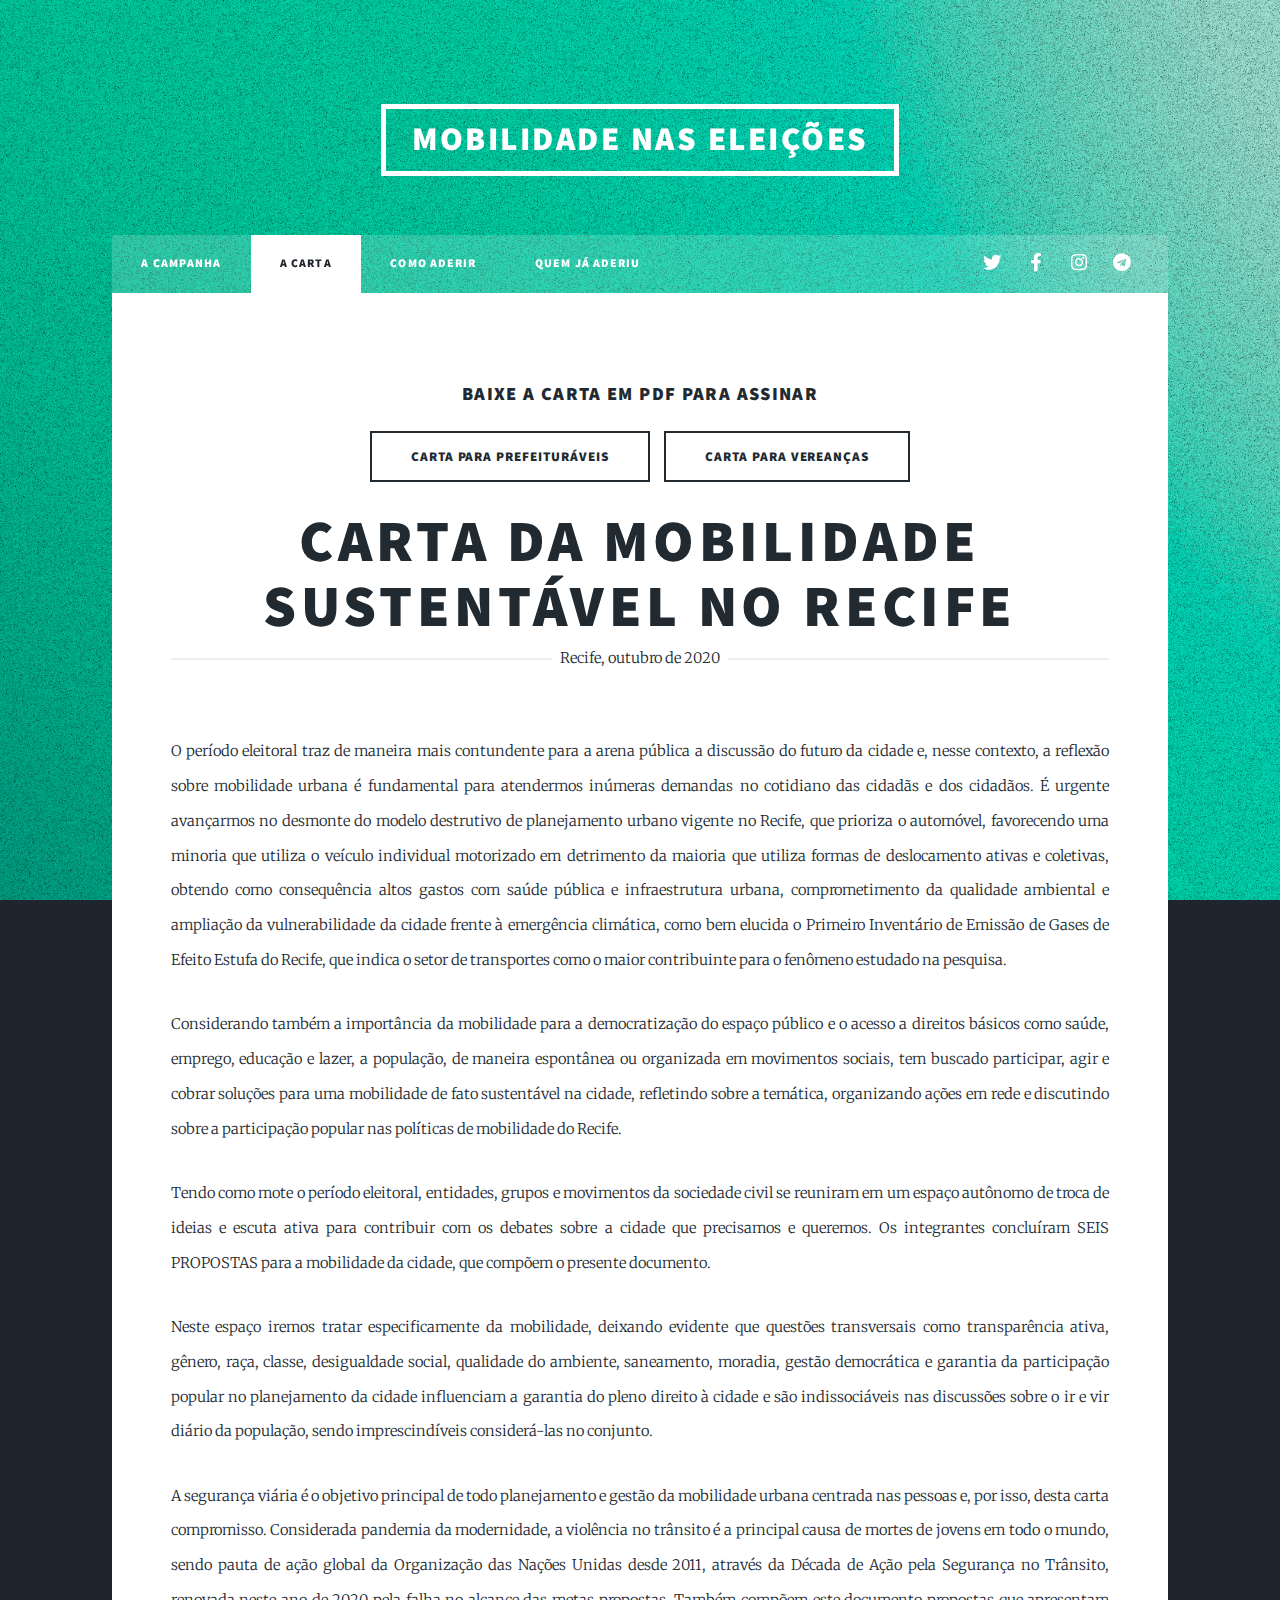
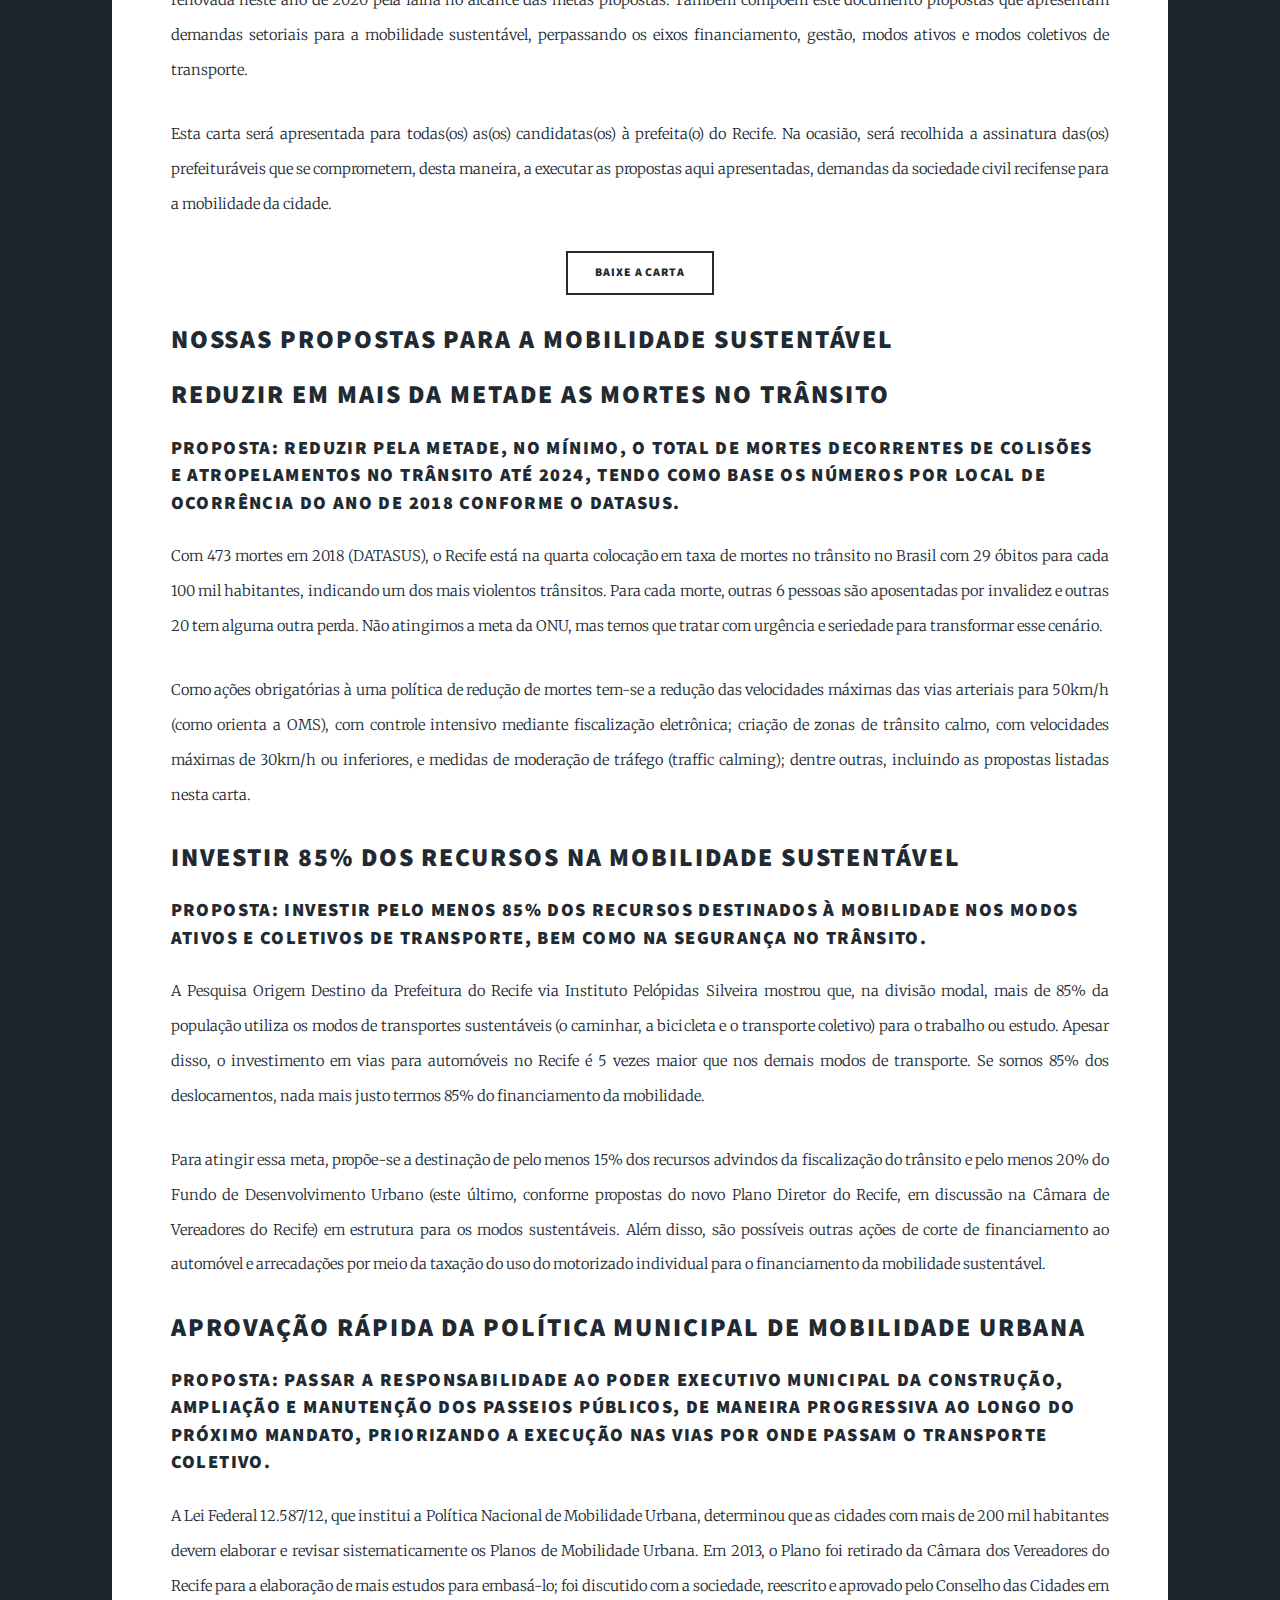
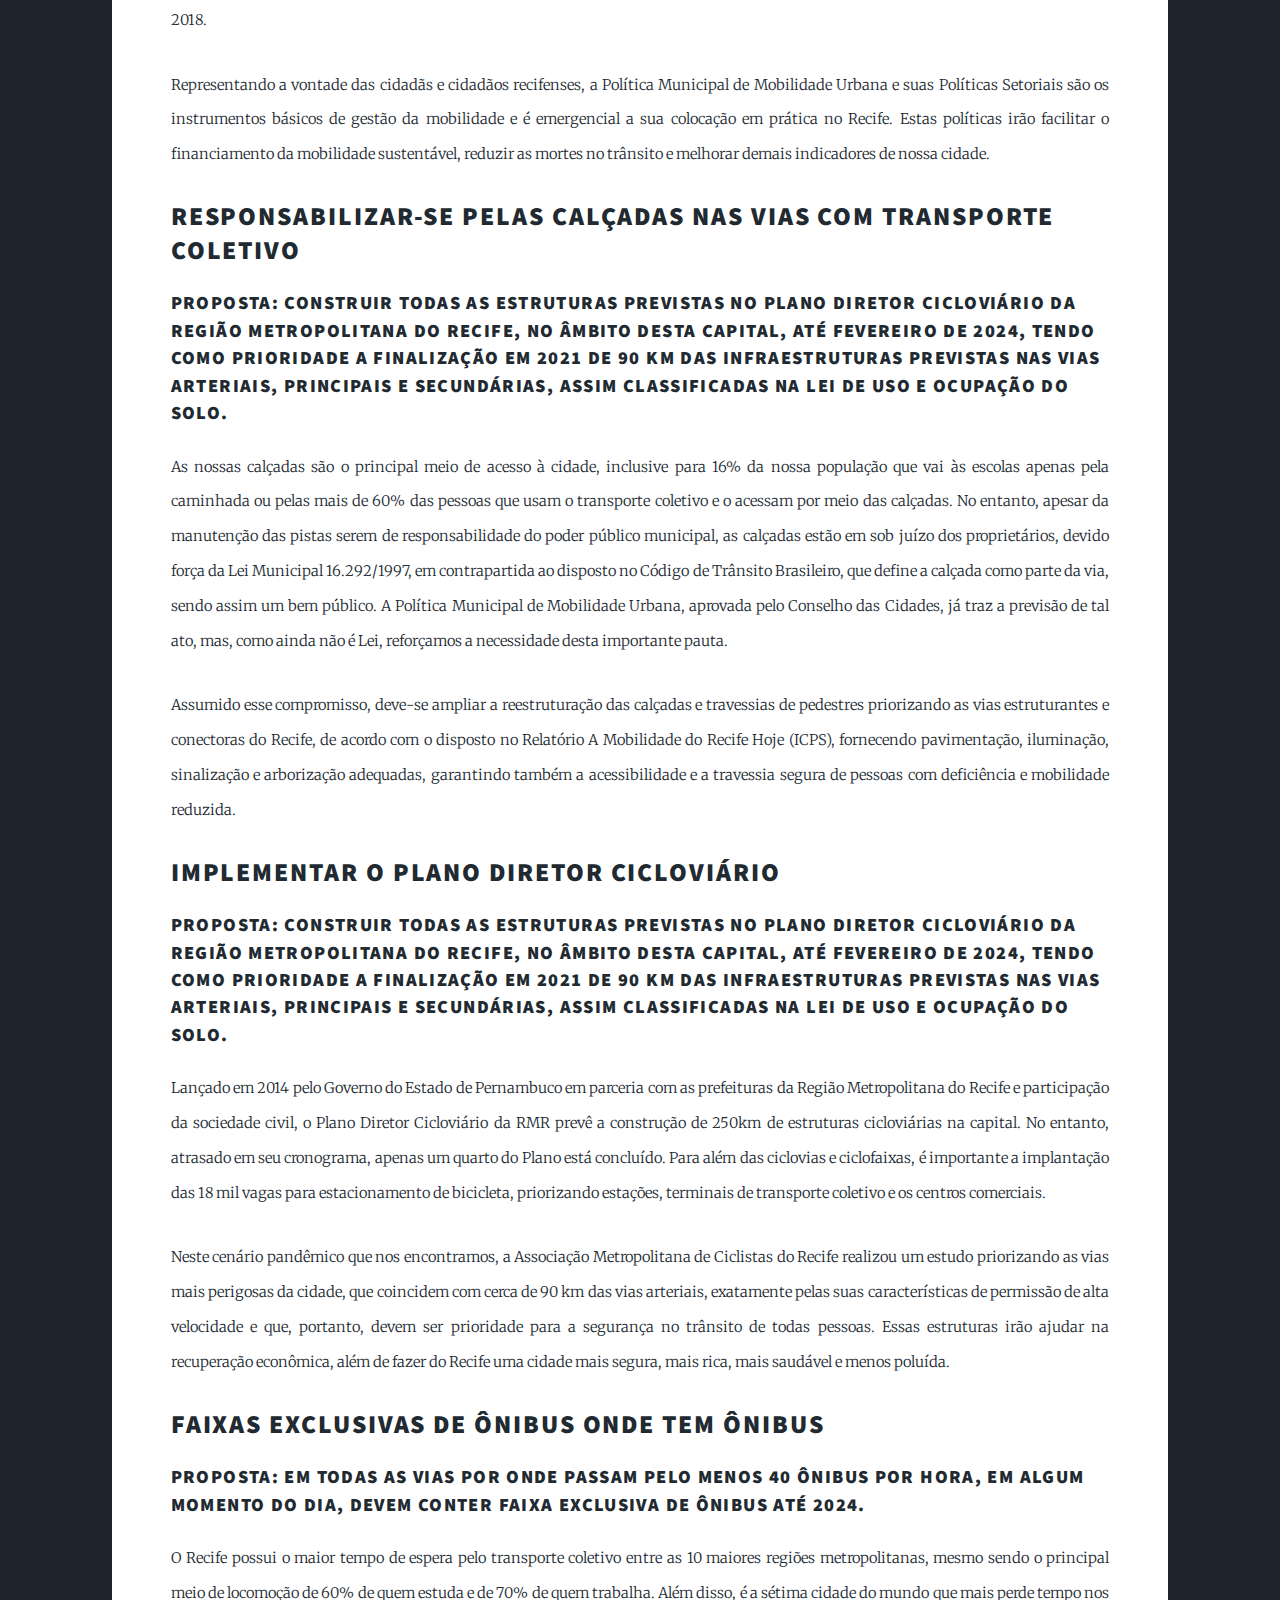
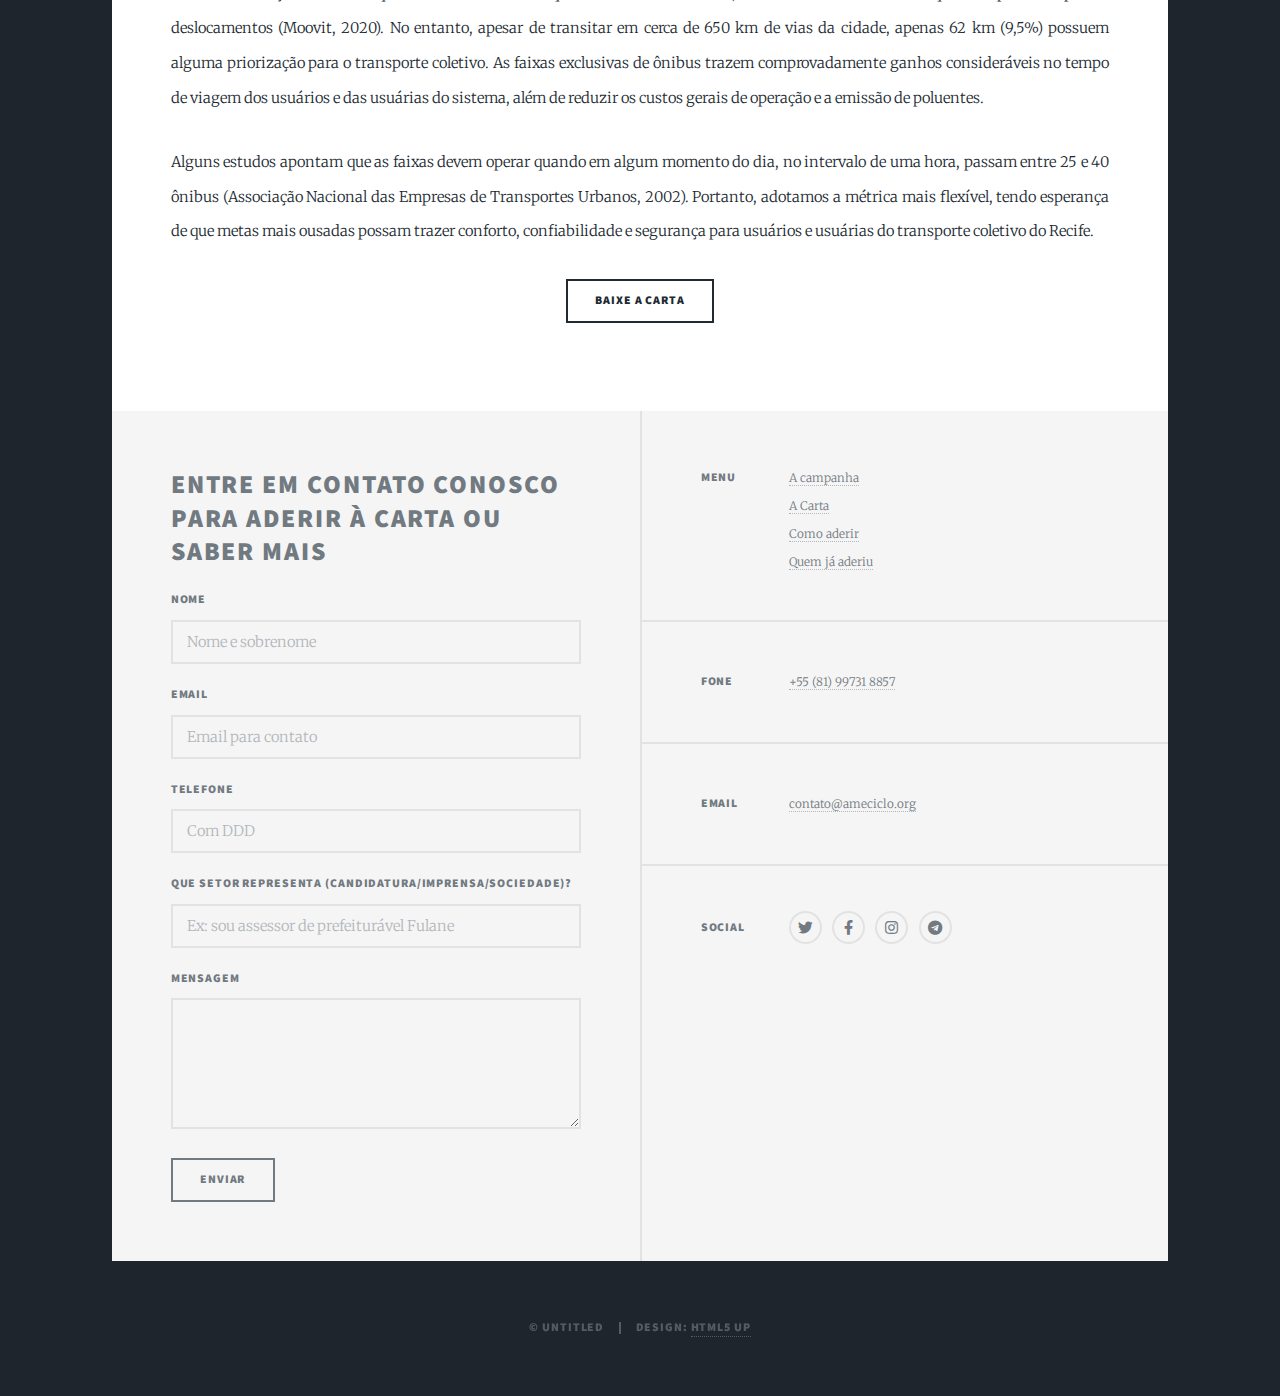
==== commit c5ccad54: "Alterações finais pra Daniel" ====
--- a/carta.html
+++ b/carta.html
@@ -12,12 +12,12 @@
 		<link rel="stylesheet" href="assets/css/main.css" />
 		<noscript><link rel="stylesheet" href="assets/css/noscript.css" /></noscript>
 	</head>
-	<body class="is-preload">
-	
+	<body class="is-preload">
+	
 				<button onclick="topFunction()" id="myBtn" title="Sobe" class="button icon solid solo fa-arrow-up"></button>
 
-
-			<script src="assets/js/button.js"></script>
+
+			<script src="assets/js/button.js"></script>
 
 
 		<!-- Wrapper -->
@@ -32,9 +32,9 @@
 					<nav id="nav">
 						<ul class="links">
 							<li><a href="index.html">A campanha</a></li>
-							<li class="active"><a href="carta.html">A Carta</a></li>							
+							<li class="active"><a href="carta.html">A Carta</a></li>							
 							<li><a href="index.html#como-aderir">Como aderir</a></li>
-							<li><a href="quem-aderiu.html">Quem já aderiu</a></li>					
+							<li><a href="quem-aderiu.html">Quem já aderiu</a></li>					
 						</ul>
 						<ul class="icons">
 							<li><a href="https://twitter.com/Ameciclo" class="icon brands alt fa-twitter"><span class="label">Twitter</span></a></li>
@@ -49,72 +49,61 @@
 					<div id="main">
 
 						<!-- Post -->
-							<section class="post">
-							<h3 style="text-align:center;">Baixe a carta em PDF para assinar</h3>
+							<section class="post">
+							<h3 style="text-align:center;">Baixe a carta em PDF para assinar</h3>
 							<ul class="actions special">
-								<li><a href="#" class="button large">Carta para prefeituráveis</a></li><li><a href="#" class="button large">Carta para vereanças</a></li>
+								<li><a href="https://drive.google.com/uc?export=download&id=1hHBrzkFgnYN1c2W8UAQ4iOA07S3cBcQY" class="button large">Carta para prefeituráveis</a></li>
+								<li><a href="https://drive.google.com/uc?export=download&id=1pLaYJJc3yFYSldn-we7KSqLvh6AnX8gq" class="button large">Carta para vereanças</a></li>
 							</ul>
 								<header class="major">
-									<h1>Carta da Mobilidade Sustentável no Recife</h1>
+									<h1>Carta da Mobilidade Sustentável no Recife</h1>
 									<span class="date">Recife, outubro de 2020</span>
 								</header>
-								<p>O período eleitoral traz de maneira mais contundente para a arena pública a discussão do futuro da cidade e, nesse contexto, a reflexão sobre mobilidade urbana é fundamental para atendermos inúmeras demandas no cotidiano das cidadãs e dos cidadãos. É urgente avançarmos no desmonte do modelo destrutivo de planejamento urbano  vigente no Recife, que prioriza o automóvel, favorecendo uma minoria que utiliza o veículo individual motorizado em detrimento da maioria que utiliza formas de deslocamento ativas e coletivas, obtendo como consequência altos gastos com saúde pública e infraestrutura urbana, comprometimento da qualidade ambiental e ampliação da vulnerabilidade da cidade frente à emergência climática, como bem elucida o Primeiro Inventário de Emissão de Gases de Efeito Estufa do Recife, que indica o setor de transportes como o maior contribuinte para o fenômeno estudado na pesquisa. </p>
-								<p>Considerando também a importância da mobilidade para a democratização do espaço público e o acesso a direitos básicos como saúde, emprego, educação e lazer, a população,  de maneira espontânea ou organizada em movimentos sociais, tem buscado participar, agir e cobrar soluções para uma mobilidade de fato sustentável na cidade, refletindo sobre a temática, organizando ações em rede e discutindo sobre a participação popular nas políticas de mobilidade do Recife. </p>
-								<p>Tendo como mote o período eleitoral, entidades, grupos e movimentos da sociedade civil se reuniram em um espaço autônomo de troca de ideias e escuta ativa para contribuir com os debates sobre a cidade que precisamos e queremos. Os integrantes concluíram SEIS PROPOSTAS para a mobilidade da cidade, que compõem o presente documento.</p>
-								<p>Neste espaço iremos tratar especificamente da mobilidade, deixando evidente que questões transversais como transparência ativa, gênero, raça, classe, desigualdade social, qualidade do ambiente, saneamento, moradia, gestão democrática e garantia da participação popular no planejamento da cidade influenciam a garantia do pleno direito à cidade e são indissociáveis nas discussões sobre o ir e vir diário da população, sendo imprescindíveis considerá-las no conjunto.</p>
-								<p>A segurança viária é o objetivo principal de todo planejamento e gestão da mobilidade urbana centrada nas pessoas e, por isso, desta carta compromisso. Considerada pandemia da modernidade, a violência no trânsito é a principal causa de mortes de jovens em todo o mundo, sendo pauta de ação global da Organização das Nações Unidas desde 2011, através da Década de Ação pela Segurança no Trânsito, renovada neste ano de 2020 pela falha no alcance das metas propostas. Também compõem este documento propostas que apresentam demandas setoriais para a mobilidade sustentável, perpassando os eixos financiamento, gestão, modos ativos e modos coletivos de transporte.</p>
-								<p>Esta carta será apresentada para todas(os) as(os) candidatas(os) à prefeita(o) do Recife. Na ocasião, será recolhida a assinatura das(os) prefeituráveis que se comprometem, desta maneira, a executar as propostas aqui apresentadas, demandas da sociedade civil recifense para a mobilidade da cidade.</p>
+								<p>O período eleitoral traz de maneira mais contundente para a arena pública a discussão do futuro da cidade e, nesse contexto, a reflexão sobre mobilidade urbana é fundamental para atendermos inúmeras demandas no cotidiano das cidadãs e dos cidadãos. É urgente avançarmos no desmonte do modelo destrutivo de planejamento urbano  vigente no Recife, que prioriza o automóvel, favorecendo uma minoria que utiliza o veículo individual motorizado em detrimento da maioria que utiliza formas de deslocamento ativas e coletivas, obtendo como consequência altos gastos com saúde pública e infraestrutura urbana, comprometimento da qualidade ambiental e ampliação da vulnerabilidade da cidade frente à emergência climática, como bem elucida o Primeiro Inventário de Emissão de Gases de Efeito Estufa do Recife, que indica o setor de transportes como o maior contribuinte para o fenômeno estudado na pesquisa. </p>
+								<p>Considerando também a importância da mobilidade para a democratização do espaço público e o acesso a direitos básicos como saúde, emprego, educação e lazer, a população,  de maneira espontânea ou organizada em movimentos sociais, tem buscado participar, agir e cobrar soluções para uma mobilidade de fato sustentável na cidade, refletindo sobre a temática, organizando ações em rede e discutindo sobre a participação popular nas políticas de mobilidade do Recife. </p>
+								<p>Tendo como mote o período eleitoral, entidades, grupos e movimentos da sociedade civil se reuniram em um espaço autônomo de troca de ideias e escuta ativa para contribuir com os debates sobre a cidade que precisamos e queremos. Os integrantes concluíram SEIS PROPOSTAS para a mobilidade da cidade, que compõem o presente documento.</p>
+								<p>Neste espaço iremos tratar especificamente da mobilidade, deixando evidente que questões transversais como transparência ativa, gênero, raça, classe, desigualdade social, qualidade do ambiente, saneamento, moradia, gestão democrática e garantia da participação popular no planejamento da cidade influenciam a garantia do pleno direito à cidade e são indissociáveis nas discussões sobre o ir e vir diário da população, sendo imprescindíveis considerá-las no conjunto.</p>
+								<p>A segurança viária é o objetivo principal de todo planejamento e gestão da mobilidade urbana centrada nas pessoas e, por isso, desta carta compromisso. Considerada pandemia da modernidade, a violência no trânsito é a principal causa de mortes de jovens em todo o mundo, sendo pauta de ação global da Organização das Nações Unidas desde 2011, através da Década de Ação pela Segurança no Trânsito, renovada neste ano de 2020 pela falha no alcance das metas propostas. Também compõem este documento propostas que apresentam demandas setoriais para a mobilidade sustentável, perpassando os eixos financiamento, gestão, modos ativos e modos coletivos de transporte.</p>
+								<p>Esta carta será apresentada para todas(os) as(os) candidatas(os) à prefeita(o) do Recife. Na ocasião, será recolhida a assinatura das(os) prefeituráveis que se comprometem, desta maneira, a executar as propostas aqui apresentadas, demandas da sociedade civil recifense para a mobilidade da cidade.</p>
 								<ul class="actions special">
 									<li><a href="#main" class="button">Baixe a carta</a></li>
 								</ul>
-								<h2>Nossas propostas para a Mobilidade Sustentável</h2>
+								<h2>Nossas propostas para a Mobilidade Sustentável</h2>
 								<h2><a href="#">Reduzir em mais da metade as mortes no trânsito</a></h2>
 								<h3>PROPOSTA: Reduzir pela metade, no mínimo, o total de mortes decorrentes de colisões e atropelamentos no trânsito até 2024, tendo como base os números por local de ocorrência do ano de 2018 conforme o DATASUS.</h3>
-								<p>Com 473 mortes em 2018 (DATASUS), o Recife está na quarta colocação em taxa de mortes no trânsito no Brasil com 29 óbitos para cada 100 mil habitantes, indicando um dos mais violentos trânsitos. Para cada morte, outras 6 pessoas são aposentadas por invalidez e outras 20 tem alguma outra perda. Não atingimos a meta da ONU, mas temos que tratar com urgência e seriedade para transformar esse cenário.</p>
-								<p>Como ações obrigatórias à uma política de redução de mortes tem-se a redução das velocidades máximas das vias arteriais para 50km/h (como orienta a OMS), com controle intensivo mediante fiscalização eletrônica; criação de zonas de trânsito calmo, com velocidades máximas de 30km/h ou inferiores, e medidas de moderação de tráfego (traffic calming); dentre outras, incluindo as propostas listadas nesta carta.</p>								
+								<p>Com 473 mortes em 2018 (DATASUS), o Recife está na quarta colocação em taxa de mortes no trânsito no Brasil com 29 óbitos para cada 100 mil habitantes, indicando um dos mais violentos trânsitos. Para cada morte, outras 6 pessoas são aposentadas por invalidez e outras 20 tem alguma outra perda. Não atingimos a meta da ONU, mas temos que tratar com urgência e seriedade para transformar esse cenário.</p>
+								<p>Como ações obrigatórias à uma política de redução de mortes tem-se a redução das velocidades máximas das vias arteriais para 50km/h (como orienta a OMS), com controle intensivo mediante fiscalização eletrônica; criação de zonas de trânsito calmo, com velocidades máximas de 30km/h ou inferiores, e medidas de moderação de tráfego (traffic calming); dentre outras, incluindo as propostas listadas nesta carta.</p>								
+								<h2><a href="#">Investir 85% dos recursos na mobilidade sustentável</a></h2>
+								<h3>PROPOSTA: Investir pelo menos 85% dos recursos destinados à mobilidade nos modos ativos e coletivos de transporte, bem como na segurança no trânsito.</h3>
+								<p>A Pesquisa Origem Destino da Prefeitura do Recife via Instituto Pelópidas Silveira mostrou que, na divisão modal, mais de 85% da população utiliza os modos de transportes sustentáveis (o caminhar, a bicicleta e o transporte coletivo) para o trabalho ou estudo. Apesar disso, o investimento em vias para automóveis no Recife é 5 vezes maior que nos demais modos de transporte. Se somos 85% dos deslocamentos, nada mais justo termos 85% do financiamento da mobilidade.</p>
+								<p>Para atingir essa meta, propõe-se a destinação de pelo menos 15% dos recursos advindos da fiscalização do trânsito e pelo menos 20% do Fundo de Desenvolvimento Urbano (este último, conforme propostas do novo Plano Diretor do Recife, em discussão na Câmara de Vereadores do Recife) em estrutura para os modos sustentáveis. Além disso, são possíveis outras ações de corte de financiamento ao automóvel e arrecadações por meio da taxação do uso do motorizado individual para o financiamento da mobilidade sustentável.</p>
+								<h2><a href="#">Aprovação rápida da Política Municipal de Mobilidade Urbana</a></h2>
+								<h3>PROPOSTA: Passar a responsabilidade ao Poder Executivo Municipal da construção, ampliação e manutenção dos passeios públicos, de maneira progressiva ao longo do próximo mandato, priorizando a execução nas vias por onde passam o transporte coletivo.</h3>
+								<p>A Lei Federal 12.587/12, que institui a Política Nacional de Mobilidade Urbana, determinou que as cidades com mais de 200 mil habitantes devem elaborar e revisar sistematicamente os Planos de Mobilidade Urbana. Em 2013, o Plano foi retirado da Câmara dos Vereadores do Recife para a elaboração de mais estudos para embasá-lo; foi discutido com a sociedade, reescrito e aprovado pelo Conselho das Cidades em 2018.</p> 
+								<p>Representando a vontade das cidadãs e cidadãos recifenses, a Política Municipal de Mobilidade Urbana e suas Políticas Setoriais são os instrumentos básicos de gestão da mobilidade e é emergencial a sua colocação em prática no Recife. Estas políticas irão facilitar o financiamento da mobilidade sustentável, reduzir as mortes no trânsito e melhorar demais indicadores de nossa cidade.</p>								
+								<h2><a href="#">Responsabilizar-se pelas calçadas nas vias com transporte coletivo</a></h2>
+								<h3>PROPOSTA: Construir todas as estruturas previstas no Plano Diretor Cicloviário da Região Metropolitana do Recife, no âmbito desta capital, até fevereiro de 2024, tendo como prioridade a finalização em 2021 de 90 km das infraestruturas previstas nas vias arteriais, principais e secundárias, assim classificadas na Lei de Uso e Ocupação do Solo.</h3>
+								<p>As nossas calçadas são o principal meio de acesso à cidade, inclusive para 16% da nossa população que vai às escolas apenas pela caminhada ou pelas mais de 60% das pessoas que usam o transporte coletivo e o acessam por meio das calçadas. No entanto, apesar da manutenção das pistas serem de responsabilidade do poder público municipal, as calçadas estão em sob juízo dos proprietários, devido força da Lei Municipal 16.292/1997, em contrapartida ao disposto no Código de Trânsito Brasileiro, que define a calçada como parte da via, sendo assim um bem público. A Política Municipal de Mobilidade Urbana, aprovada pelo Conselho das Cidades, já traz a previsão de tal ato, mas, como ainda não é Lei, reforçamos a necessidade desta importante pauta.</p>
+								<p>Assumido esse compromisso, deve-se ampliar a reestruturação das calçadas e travessias de pedestres priorizando as vias estruturantes e conectoras do Recife, de acordo com o disposto no Relatório A Mobilidade do Recife Hoje (ICPS), fornecendo pavimentação, iluminação, sinalização e arborização adequadas, garantindo também a acessibilidade e a travessia segura de pessoas com deficiência e mobilidade reduzida.</p>								
+								<h2><a href="#">Implementar o Plano Diretor Cicloviário</a></h2>
+								<h3>PROPOSTA: Construir todas as estruturas previstas no Plano Diretor Cicloviário da Região Metropolitana do Recife, no âmbito desta capital, até fevereiro de 2024, tendo como prioridade a finalização em 2021 de 90 km das infraestruturas previstas nas vias arteriais, principais e secundárias, assim classificadas na Lei de Uso e Ocupação do Solo.</h3>
+								<p>Lançado em 2014 pelo Governo do Estado de Pernambuco em parceria com as prefeituras da Região Metropolitana do Recife e participação da sociedade civil, o Plano Diretor Cicloviário da RMR prevê a construção de 250km de estruturas cicloviárias na capital. No entanto, atrasado em seu cronograma, apenas um quarto do Plano está concluído. Para além das ciclovias e ciclofaixas, é importante a implantação das 18 mil vagas para estacionamento de bicicleta, priorizando estações, terminais de transporte coletivo e os centros comerciais.</p>
+								<p>Neste cenário pandêmico que nos encontramos, a Associação Metropolitana de Ciclistas do Recife realizou um estudo priorizando as vias mais perigosas da cidade, que coincidem com cerca de 90 km das vias arteriais, exatamente pelas suas características de permissão de alta velocidade e que, portanto, devem ser prioridade para a segurança no trânsito de todas pessoas. Essas estruturas irão ajudar na recuperação econômica, além de fazer do Recife uma cidade mais segura,  mais rica, mais saudável e menos poluída.</p>
+								<h2><a href="#">Faixas exclusivas de ônibus onde tem ônibus</a></h2>
+								<h3>PROPOSTA: Em todas as vias por onde passam pelo menos 40 ônibus por hora, em algum momento do dia, devem conter faixa exclusiva de ônibus até 2024.</h3>									
+								<p>O Recife possui o maior tempo de espera pelo transporte coletivo entre as 10 maiores regiões metropolitanas, mesmo sendo o principal meio de locomoção de 60% de quem estuda e de 70% de quem trabalha. Além disso, é a sétima cidade do mundo que mais perde tempo nos deslocamentos (Moovit, 2020). No entanto, apesar de transitar em cerca de 650 km de vias da cidade, apenas 62 km (9,5%) possuem alguma priorização para o transporte coletivo. As faixas exclusivas de ônibus trazem comprovadamente ganhos consideráveis no tempo de viagem dos usuários e das usuárias do sistema, além de reduzir os custos gerais de operação e a emissão de poluentes. </p>
+								<p>Alguns estudos apontam que as faixas devem operar quando em algum momento do dia, no intervalo de uma hora, passam entre 25 e 40 ônibus (Associação Nacional das Empresas de Transportes Urbanos, 2002). Portanto, adotamos a métrica mais flexível, tendo esperança de que metas mais ousadas possam trazer conforto, confiabilidade e segurança para usuários e usuárias do transporte coletivo do Recife.</p>
 								<ul class="actions special">
 									<li><a href="#main" class="button">Baixe a carta</a></li>
-								</ul>
-								<h2><a href="#">Investir 85% dos recursos na mobilidade sustentável</a></h2>
-								<h3>PROPOSTA: Investir pelo menos 85% dos recursos destinados à mobilidade nos modos ativos e coletivos de transporte, bem como na segurança no trânsito.</h3>
-								<p>A Pesquisa Origem Destino da Prefeitura do Recife via Instituto Pelópidas Silveira mostrou que, na divisão modal, mais de 85% da população utiliza os modos de transportes sustentáveis (o caminhar, a bicicleta e o transporte coletivo) para o trabalho ou estudo. Apesar disso, o investimento em vias para automóveis no Recife é 5 vezes maior que nos demais modos de transporte. Se somos 85% dos deslocamentos, nada mais justo termos 85% do financiamento da mobilidade.</p>
-								<p>Para atingir essa meta, propõe-se a destinação de pelo menos 15% dos recursos advindos da fiscalização do trânsito e pelo menos 20% do Fundo de Desenvolvimento Urbano (este último, conforme propostas do novo Plano Diretor do Recife, em discussão na Câmara de Vereadores do Recife) em estrutura para os modos sustentáveis. Além disso, são possíveis outras ações de corte de financiamento ao automóvel e arrecadações por meio da taxação do uso do motorizado individual para o financiamento da mobilidade sustentável.</p>
-								<h2><a href="#">Aprovação rápida da Política Municipal de Mobilidade Urbana</a></h2>
-								<h3>PROPOSTA: Passar a responsabilidade ao Poder Executivo Municipal da construção, ampliação e manutenção dos passeios públicos, de maneira progressiva ao longo do próximo mandato, priorizando a execução nas vias por onde passam o transporte coletivo.</h3>
-								<p>A Lei Federal 12.587/12, que institui a Política Nacional de Mobilidade Urbana, determinou que as cidades com mais de 200 mil habitantes devem elaborar e revisar sistematicamente os Planos de Mobilidade Urbana. Em 2013, o Plano foi retirado da Câmara dos Vereadores do Recife para a elaboração de mais estudos para embasá-lo; foi discutido com a sociedade, reescrito e aprovado pelo Conselho das Cidades em 2018.</p> 
-								<p>Representando a vontade das cidadãs e cidadãos recifenses, a Política Municipal de Mobilidade Urbana e suas Políticas Setoriais são os instrumentos básicos de gestão da mobilidade e é emergencial a sua colocação em prática no Recife. Estas políticas irão facilitar o financiamento da mobilidade sustentável, reduzir as mortes no trânsito e melhorar demais indicadores de nossa cidade.</p>								
-								<ul class="actions special">
-									<li><a href="#main" class="button">Baixe a carta</a></li>
-								</ul>
-								<h2><a href="#">Responsabilizar-se pelas calçadas nas vias com transporte coletivo</a></h2>
-								<h3>PROPOSTA: Construir todas as estruturas previstas no Plano Diretor Cicloviário da Região Metropolitana do Recife, no âmbito desta capital, até fevereiro de 2024, tendo como prioridade a finalização em 2021 de 90 km das infraestruturas previstas nas vias arteriais, principais e secundárias, assim classificadas na Lei de Uso e Ocupação do Solo.</h3>
-								<p>As nossas calçadas são o principal meio de acesso à cidade, inclusive para 16% da nossa população que vai às escolas apenas pela caminhada ou pelas mais de 60% das pessoas que usam o transporte coletivo e o acessam por meio das calçadas. No entanto, apesar da manutenção das pistas serem de responsabilidade do poder público municipal, as calçadas estão em sob juízo dos proprietários, devido força da Lei Municipal 16.292/1997, em contrapartida ao disposto no Código de Trânsito Brasileiro, que define a calçada como parte da via, sendo assim um bem público. A Política Municipal de Mobilidade Urbana, aprovada pelo Conselho das Cidades, já traz a previsão de tal ato, mas, como ainda não é Lei, reforçamos a necessidade desta importante pauta.</p>
-								<p>Assumido esse compromisso, deve-se ampliar a reestruturação das calçadas e travessias de pedestres priorizando as vias estruturantes e conectoras do Recife, de acordo com o disposto no Relatório A Mobilidade do Recife Hoje (ICPS), fornecendo pavimentação, iluminação, sinalização e arborização adequadas, garantindo também a acessibilidade e a travessia segura de pessoas com deficiência e mobilidade reduzida.</p>								
-								<ul class="actions special">
-									<li><a href="#main" class="button">Baixe a carta</a></li>
-								</ul>
-								<h2><a href="#">Implementar o Plano Diretor Cicloviário</a></h2>
-								<h3>PROPOSTA: Construir todas as estruturas previstas no Plano Diretor Cicloviário da Região Metropolitana do Recife, no âmbito desta capital, até fevereiro de 2024, tendo como prioridade a finalização em 2021 de 90 km das infraestruturas previstas nas vias arteriais, principais e secundárias, assim classificadas na Lei de Uso e Ocupação do Solo.</h3>
-								<p>Lançado em 2014 pelo Governo do Estado de Pernambuco em parceria com as prefeituras da Região Metropolitana do Recife e participação da sociedade civil, o Plano Diretor Cicloviário da RMR prevê a construção de 250km de estruturas cicloviárias na capital. No entanto, atrasado em seu cronograma, apenas um quarto do Plano está concluído. Para além das ciclovias e ciclofaixas, é importante a implantação das 18 mil vagas para estacionamento de bicicleta, priorizando estações, terminais de transporte coletivo e os centros comerciais.</p>
-								<p>Neste cenário pandêmico que nos encontramos, a Associação Metropolitana de Ciclistas do Recife realizou um estudo priorizando as vias mais perigosas da cidade, que coincidem com cerca de 90 km das vias arteriais, exatamente pelas suas características de permissão de alta velocidade e que, portanto, devem ser prioridade para a segurança no trânsito de todas pessoas. Essas estruturas irão ajudar na recuperação econômica, além de fazer do Recife uma cidade mais segura,  mais rica, mais saudável e menos poluída.</p>
-								<ul class="actions special">
-									<li><a href="#main" class="button">Baixe a carta</a></li>
-								</ul>
-								<h2><a href="#">Faixas exclusivas de ônibus onde tem ônibus</a></h2>
-								<h3>PROPOSTA: Em todas as vias por onde passam pelo menos 40 ônibus por hora, em algum momento do dia, devem conter faixa exclusiva de ônibus até 2024.</h3>									
-								<p>O Recife possui o maior tempo de espera pelo transporte coletivo entre as 10 maiores regiões metropolitanas, mesmo sendo o principal meio de locomoção de 60% de quem estuda e de 70% de quem trabalha. Além disso, é a sétima cidade do mundo que mais perde tempo nos deslocamentos (Moovit, 2020). No entanto, apesar de transitar em cerca de 650 km de vias da cidade, apenas 62 km (9,5%) possuem alguma priorização para o transporte coletivo. As faixas exclusivas de ônibus trazem comprovadamente ganhos consideráveis no tempo de viagem dos usuários e das usuárias do sistema, além de reduzir os custos gerais de operação e a emissão de poluentes. </p>
-								<p>Alguns estudos apontam que as faixas devem operar quando em algum momento do dia, no intervalo de uma hora, passam entre 25 e 40 ônibus (Associação Nacional das Empresas de Transportes Urbanos, 2002). Portanto, adotamos a métrica mais flexível, tendo esperança de que metas mais ousadas possam trazer conforto, confiabilidade e segurança para usuários e usuárias do transporte coletivo do Recife.</p>
-								<ul class="actions special">
-									<li><a href="#main" class="button">Baixe a carta</a></li>
-								</ul>
-							</section>
-
+								</ul>
+							</section>
+
 					</div>
 
 				<!-- Footer -->
 					<footer id="footer">
-						<section>
-						<h2>Entre em contato conosco para aderir à carta ou saber mais</h2>
+						<section>
+						<h2>Entre em contato conosco para aderir à carta ou saber mais</h2>
 							<form method="post" action="https://docs.google.com/forms/d/e/1FAIpQLScJpnr_6aUogIIF8kC7wNu8PKb0QuFcnKshW0jQEJsF-m7SBg/formResponse">
 								<div class="fields">
 									<div class="field">
@@ -124,7 +113,7 @@
 									<div class="field">
 										<label for="email">Email</label>
 										<input type="text" placeholder="Email para contato" name="entry.1590409258" id="email" />
-									</div>
+									</div>
 									<div class="field">
 										<label for="phone">Telefone</label>
 										<input type="text" placeholder="Com DDD" name="entry.1286778178" id="email" />
@@ -132,7 +121,7 @@
 									<div class="field">
 										<label for="email">Que setor representa (candidatura/imprensa/sociedade)?</label>
 										<input type="text" placeholder="Ex: sou assessor de prefeiturável Fulane" name="entry.1327921534" id="email" />
-									</div>
+									</div>
 									<div class="field">
 										<label for="message">Mensagem</label>
 										<textarea name="entry.1470266058" id="message" rows="3"></textarea>
@@ -147,7 +136,7 @@
 							<section class="alt">
 								<h3>MENU</h3>
 								<p><a href="#header">A campanha</a><br>
-								<a href="carta.html">A Carta</a><br>					
+								<a href="carta.html">A Carta</a><br>					
 								<a href="#como-aderir">Como aderir</a><br>
 								<a href="quem-aderiu.html">Quem já aderiu</a></p>	
 							</section>
--- a/assets/css/main.css
+++ b/assets/css/main.css
@@ -1,10 +1,10 @@
 @import url(fontawesome-all.min.css);
 @import url("https://fonts.googleapis.com/css?family=Merriweather:300,700,300italic,700italic|Source+Sans+Pro:900");
 
-/*
-	Massively by HTML5 UP
-	html5up.net | @ajlkn
-	Free for personal and commercial use under the CCA 3.0 license (html5up.net/license)
+/*
+	Massively by HTML5 UP
+	html5up.net | @ajlkn
+	Free for personal and commercial use under the CCA 3.0 license (html5up.net/license)
 */
 
 html, body, div, span, applet, object,
@@ -298,7 +298,7 @@
 
 		a:hover {
 			border-bottom-color: transparent;
-			color: #18bfef !important;
+			color: #51eaba !important;
 		}
 
 	strong, b {
@@ -375,10 +375,13 @@
 			margin-left: 8.33333%;
 		}
 
+		.row > .col-2f {
+			/*width: 16.66667%;*/
+			width: 9em;
+		}
 		.row > .col-2 {
 			width: 16.66667%;
 		}
-
 		.row > .off-2 {
 			margin-left: 16.66667%;
 		}
@@ -2055,6 +2058,12 @@
 			padding: 0;
 		}
 
+		.box.empty {
+			border: 0;
+			border-radius: 0;
+			padding: 0;
+			width: 85%;
+		}
 	.box {
 		border-color: #eeeeee;
 	}
@@ -2215,8 +2224,8 @@
 		input[type="button"]:hover,
 		button:hover,
 		.button:hover {
-			box-shadow: inset 0 0 0 2px #18bfef;
-			color: #18bfef !important;
+			box-shadow: inset 0 0 0 2px #51eaba;
+			color: #51eaba !important;
 		}
 
 		input[type="submit"].primary,
@@ -2234,7 +2243,7 @@
 			input[type="button"].primary:hover,
 			button.primary:hover,
 			.button.primary:hover {
-				background-color: #18bfef;
+				background-color: #51eaba;
 			}
 
 /* Form */
@@ -2491,7 +2500,7 @@
 		input[type="email"]:focus,
 		select:focus,
 		textarea:focus {
-			border-color: #18bfef;
+			border-color: #51eaba;
 		}
 
 	select {
@@ -2526,7 +2535,7 @@
 
 	input[type="checkbox"]:focus + label:before,
 	input[type="radio"]:focus + label:before {
-		border-color: #18bfef;
+		border-color: #51eaba;
 	}
 
 	::-webkit-input-placeholder {
@@ -2890,7 +2899,7 @@
 	}
 
 	ul.icons li a.icon:hover:before {
-		color: #18bfef;
+		color: #fffff;
 	}
 
 	ul.icons.alt li .icon:before {
@@ -2898,7 +2907,7 @@
 	}
 
 	ul.icons.alt li a.icon:hover:before {
-		box-shadow: inset 0 0 0 2px #18bfef;
+		box-shadow: inset 0 0 0 2px #51eaba;
 	}
 
 /* Section/Article */
@@ -3197,14 +3206,14 @@
 	}
 
 		.pagination a:hover {
-			color: #18bfef !important;
-			border-color: #18bfef;
+			color: #51eaba !important;
+			border-color: #51eaba;
 			z-index: 1;
 		}
 
 			.pagination a:hover + a,
 			.pagination a:hover + span {
-				border-left-color: #18bfef;
+				border-left-color: #51eaba;
 			}
 
 		.pagination a.active {
@@ -3234,7 +3243,7 @@
 			width: 100%;
 			height: 100%;
 			background-color: #212931;
-			background-image: url("../../images/overlay.png"), linear-gradient(0deg, rgba(0, 0, 0, 0.1), rgba(0, 0, 0, 0.1)), url("../../images/bg.jpg");
+			background-image: url("../../images/overlay.png"), linear-gradient(0deg, rgba(0, 0, 0, 0.1), rgba(0, 0, 0, 0.1)), url("../../images/bg.png");
 			background-size: auto,								auto,														100% auto;
 			background-position: center,								center,														top center;
 			background-repeat: repeat,								no-repeat,													no-repeat;
@@ -3324,7 +3333,7 @@
 
 			#intro a:hover {
 				border-bottom-color: transparent;
-				color: #18bfef !important;
+				color: #51eaba !important;
 			}
 
 		#intro strong, #intro b {
@@ -3363,8 +3372,8 @@
 			#intro input[type="button"]:hover,
 			#intro button:hover,
 			#intro .button:hover {
-				box-shadow: inset 0 0 0 2px #18bfef;
-				color: #18bfef !important;
+				box-shadow: inset 0 0 0 2px #51eaba;
+				color: #51eaba !important;
 			}
 
 			#intro input[type="submit"].primary,
@@ -3382,7 +3391,7 @@
 				#intro input[type="button"].primary:hover,
 				#intro button.primary:hover,
 				#intro .button.primary:hover {
-					background-color: #18bfef;
+					background-color: #51eaba;
 				}
 
 		#intro h1 {
@@ -3533,7 +3542,7 @@
 
 			#header a:hover {
 				border-bottom-color: transparent;
-				color: #18bfef !important;
+				color: #51eaba !important;
 			}
 
 		#header strong, #header b {
@@ -3577,8 +3586,8 @@
 		}
 
 			#header .logo:hover {
-				border-color: #18bfef !important;
-				color: #18bfef !important;
+				border-color: #51eaba !important;
+				color: #51eaba !important;
 			}
 
 		@media screen and (max-width: 980px) {
@@ -3632,7 +3641,7 @@
 		}
 
 		#nav ul.icons li a.icon:hover:before {
-			color: #18bfef;
+			color: #368388;
 		}
 
 		#nav ul.icons.alt li .icon:before {
@@ -3640,7 +3649,7 @@
 		}
 
 		#nav ul.icons.alt li a.icon:hover:before {
-			box-shadow: inset 0 0 0 2px #18bfef;
+			box-shadow: inset 0 0 0 2px #51eaba;
 		}
 
 		#nav input, #nav select, #nav textarea {
@@ -3654,7 +3663,7 @@
 
 			#nav a:hover {
 				border-bottom-color: transparent;
-				color: #18bfef !important;
+				color: #51eaba !important;
 			}
 
 		#nav strong, #nav b {
@@ -3718,7 +3727,7 @@
 
 					#nav ul.links li a:hover {
 						color: inherit !important;
-						background-color: rgba(255, 255, 255, 0.1);
+						background-color: rgba(255, 255, 255, 0.3);
 					}
 
 				#nav ul.links li.active {
@@ -3730,7 +3739,7 @@
 					}
 
 						#nav ul.links li.active a:hover {
-							color: #18bfef !important;
+							color: #51eaba !important;
 						}
 
 		#nav ul.icons {
@@ -3974,7 +3983,7 @@
 
 			#footer a:hover {
 				border-bottom-color: transparent;
-				color: #18bfef !important;
+				color: #51eaba !important;
 			}
 
 		#footer strong, #footer b {
@@ -4017,8 +4026,8 @@
 			#footer input[type="button"]:hover,
 			#footer button:hover,
 			#footer .button:hover {
-				box-shadow: inset 0 0 0 2px #18bfef;
-				color: #18bfef !important;
+				box-shadow: inset 0 0 0 2px #51eaba;
+				color: #51eaba !important;
 			}
 
 			#footer input[type="submit"].primary,
@@ -4036,7 +4045,7 @@
 				#footer input[type="button"].primary:hover,
 				#footer button.primary:hover,
 				#footer .button.primary:hover {
-					background-color: #18bfef;
+					background-color: #51eaba;
 				}
 
 		#footer label {
@@ -4056,7 +4065,7 @@
 			#footer input[type="email"]:focus,
 			#footer select:focus,
 			#footer textarea:focus {
-				border-color: #18bfef;
+				border-color: #51eaba;
 			}
 
 		#footer select {
@@ -4091,7 +4100,7 @@
 
 		#footer input[type="checkbox"]:focus + label:before,
 		#footer input[type="radio"]:focus + label:before {
-			border-color: #18bfef;
+			border-color: #51eaba;
 		}
 
 		#footer ::-webkit-input-placeholder {
@@ -4119,7 +4128,7 @@
 		}
 
 		#footer ul.icons li a.icon:hover:before {
-			color: #18bfef;
+			color: #51eaba;
 		}
 
 		#footer ul.icons.alt li .icon:before {
@@ -4127,7 +4136,7 @@
 		}
 
 		#footer ul.icons.alt li a.icon:hover:before {
-			box-shadow: inset 0 0 0 2px #18bfef;
+			box-shadow: inset 0 0 0 2px #51eaba;
 		}
 
 		#footer header.major .date:before, #footer header.major .date:after {
@@ -4167,14 +4176,14 @@
 		}
 
 			#footer .pagination a:hover {
-				color: #18bfef !important;
-				border-color: #18bfef;
+				color: #51eaba !important;
+				border-color: #51eaba;
 				z-index: 1;
 			}
 
 				#footer .pagination a:hover + a,
 				#footer .pagination a:hover + span {
-					border-left-color: #18bfef;
+					border-left-color: #51eaba;
 				}
 
 			#footer .pagination a.active {
@@ -4411,7 +4420,7 @@
 
 			#copyright a:hover {
 				border-bottom-color: transparent;
-				color: #18bfef !important;
+				color: #51eaba !important;
 			}
 
 		#copyright strong, #copyright b {
--- a/assets/css/noscript.css
+++ b/assets/css/noscript.css
@@ -1,9 +1,9 @@
 @import url(font-awesome.min.css);
 
-/*
-	Massively by HTML5 UP
-	html5up.net | @ajlkn
-	Free for personal and commercial use under the CCA 3.0 license (html5up.net/license)
+/*
+	Massively by HTML5 UP
+	html5up.net | @ajlkn
+	Free for personal and commercial use under the CCA 3.0 license (html5up.net/license)
 */
 
 /* Wrapper */
